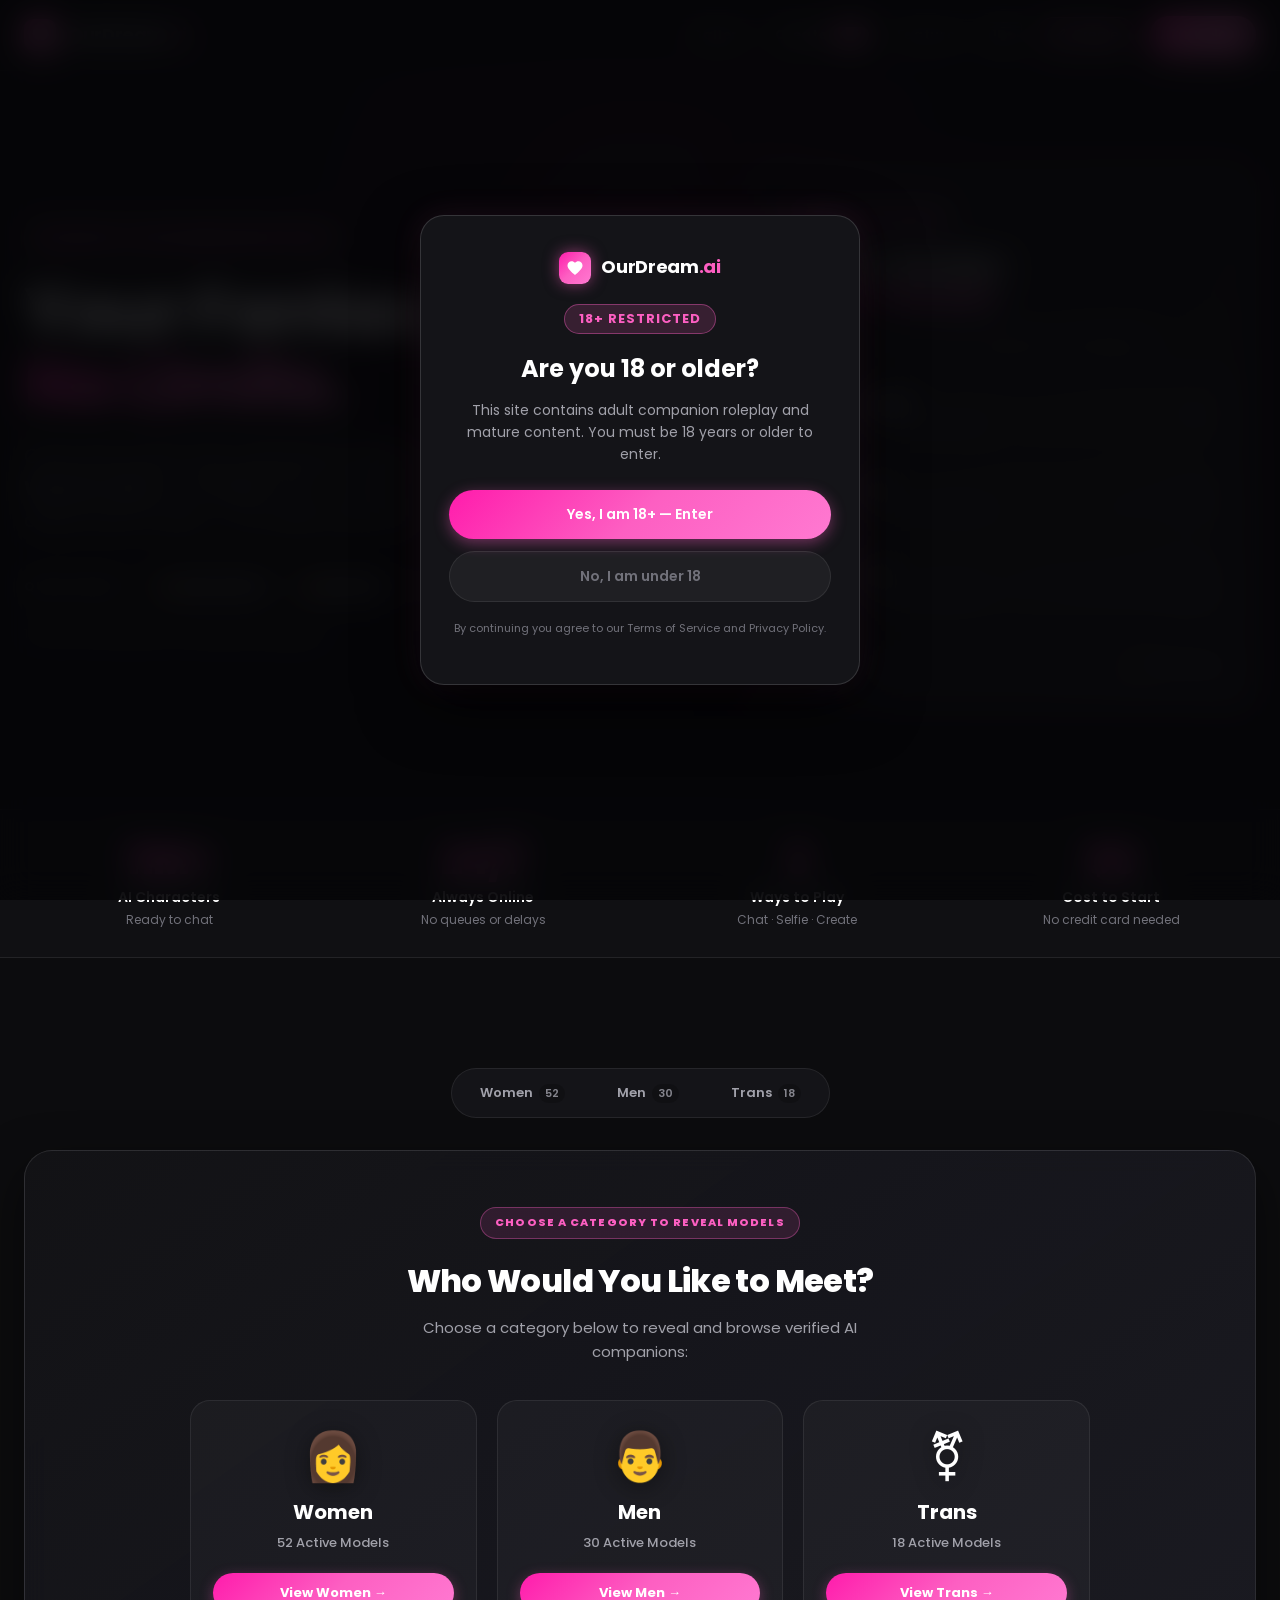
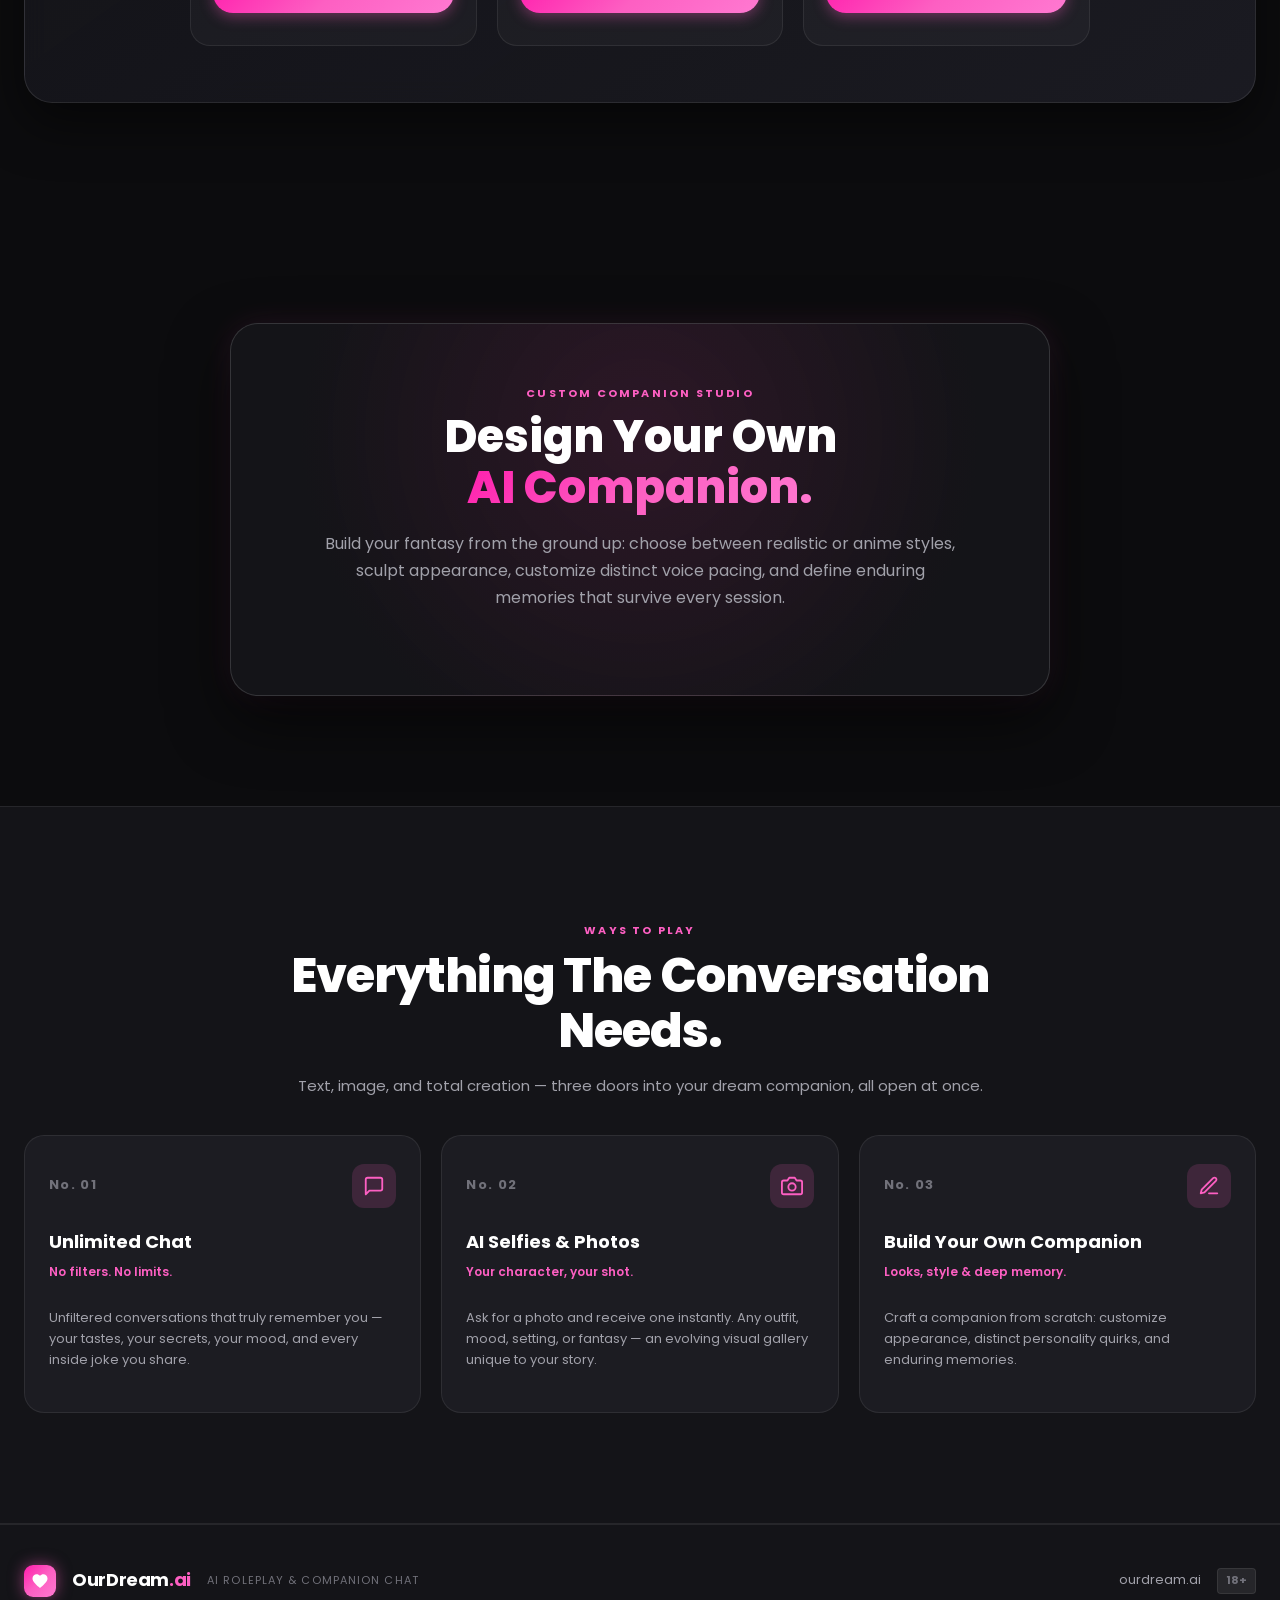
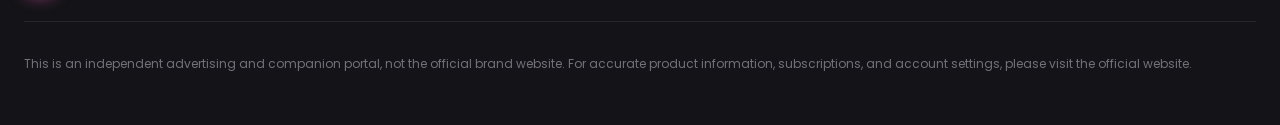
==== index.html @ e641557d "Add files via upload" ====
<!DOCTYPE html>
<html lang="en" dir="ltr">
<head>
  <meta charset="UTF-8">
  <meta name="viewport" content="width=device-width, initial-scale=1, viewport-fit=cover">
  <meta name="theme-color" content="#0c0c0e">
  <link rel="icon" href="data:image/svg+xml,<svg xmlns='http://www.w3.org/2000/svg' viewBox='0 0 24 24' fill='%23fd5fc2'><path d='M12 21.35l-1.45-1.32C5.4 15.36 2 12.28 2 8.5 2 5.42 4.42 3 7.5 3c1.74 0 3.41.81 4.5 2.09C13.09 3.81 14.76 3 16.5 3 19.58 3 22 5.42 22 8.5c0 3.78-3.4 6.86-8.55 11.54L12 21.35z'/></svg>">
  <title>OurDream.ai — Your Fantasy. No Limits.</title>
  <meta name="description" content="Chat, call, and create with unlimited AI characters. 11M+ companions across Women, Men, and Trans, always online, free to start — no credit card required. 18+.">
  <link rel="preconnect" href="https://fonts.googleapis.com">
  <link rel="preconnect" href="https://fonts.gstatic.com" crossorigin>
  <link href="https://fonts.googleapis.com/css2?family=Poppins:wght@300;400;500;600;700;800&display=swap" rel="stylesheet">
  <link rel="stylesheet" href="style.css">
</head>
<body>
  <!-- Ambient background lighting -->
  <div class="bg-ambient-glow" aria-hidden="true"></div>

  <!-- ============ 18+ AGE GATE (Fail-closed: visible until confirmed) ============ -->
  <div class="gate" id="gate" role="dialog" aria-modal="true" aria-labelledby="gate-title">
    <div class="gate-panel" id="gate-panel">
      <div class="gate-logo">
        <span class="lp-brand-logo-icon">
          <svg viewBox="0 0 24 24"><path d="M12 21.35l-1.45-1.32C5.4 15.36 2 12.28 2 8.5 2 5.42 4.42 3 7.5 3c1.74 0 3.41.81 4.5 2.09C13.09 3.81 14.76 3 16.5 3 19.58 3 22 5.42 22 8.5c0 3.78-3.4 6.86-8.55 11.54L12 21.35z"/></svg>
        </span>
        <span class="lp-brand-text">OurDream<span>.ai</span></span>
      </div>
      <span class="gate-chip">18+ RESTRICTED</span>
      <h2 class="gate-title" id="gate-title">Are you 18 or older?</h2>
      <p class="gate-body">This site contains adult companion roleplay and mature content. You must be 18 years or older to enter.</p>
      <div class="gate-actions">
        <button type="button" class="gate-btn gate-btn-yes" id="gate-yes">Yes, I am 18+ — Enter</button>
        <button type="button" class="gate-btn gate-btn-no" id="gate-no">No, I am under 18</button>
      </div>
      <p class="gate-legal">By continuing you agree to our Terms of Service and Privacy Policy.</p>
    </div>

    <div class="gate-denied" id="gate-denied" hidden>
      <span class="gate-denied-mark" aria-hidden="true">18+</span>
      <h2 class="gate-title">Access Denied</h2>
      <p class="gate-body">This platform is strictly restricted to adults aged 18 and older. Please close this window.</p>
      <button type="button" class="gate-btn gate-btn-yes" id="gate-retry">I clicked the wrong button — Choose again</button>
    </div>
  </div>

  <!-- ============ MANDATORY GENDER SELECTION MODAL ============ -->
  <div class="gender-modal-overlay" id="gender-modal" role="dialog" aria-modal="true" aria-labelledby="gender-title">
    <div class="gender-modal-card">
      <button type="button" class="gender-modal-close" id="gender-modal-close" aria-label="Close dialog">&times;</button>
      <div class="gender-modal-kicker">STEP 1 OF 1 · PREFERENCE</div>
      <h2 class="gender-modal-title" id="gender-title">Choose Your Companion</h2>
      <p class="gender-modal-sub">Who would you like to connect and chat with?</p>

      <div class="gender-grid">
        <!-- Women Option -->
        <div class="gender-option selected" data-gender="women">
          <div class="gender-icon-box">
            <!-- Female Symbol -->
            <svg viewBox="0 0 24 24" fill="none" stroke="currentColor" stroke-width="2" stroke-linecap="round" stroke-linejoin="round">
              <circle cx="12" cy="8" r="5"></circle>
              <path d="M12 13v8"></path>
              <path d="M9 18h6"></path>
            </svg>
          </div>
          <span class="gender-label">Women</span>
          <span class="gender-count">52 Available</span>
        </div>

        <!-- Men Option -->
        <div class="gender-option" data-gender="men">
          <div class="gender-icon-box">
            <!-- Male Symbol -->
            <svg viewBox="0 0 24 24" fill="none" stroke="currentColor" stroke-width="2" stroke-linecap="round" stroke-linejoin="round">
              <circle cx="10" cy="14" r="5"></circle>
              <path d="M19 5l-5.4 5.4"></path>
              <path d="M15 5h4v4"></path>
            </svg>
          </div>
          <span class="gender-label">Men</span>
          <span class="gender-count">30 Available</span>
        </div>

        <!-- Trans Option -->
        <div class="gender-option" data-gender="trans">
          <div class="gender-icon-box">
            <!-- Transgender Symbol -->
            <svg viewBox="0 0 24 24" fill="none" stroke="currentColor" stroke-width="2" stroke-linecap="round" stroke-linejoin="round">
              <circle cx="12" cy="12" r="4"></circle>
              <path d="M12 16v5"></path>
              <path d="M10 19h4"></path>
              <path d="M16 8l5-5"></path>
              <path d="M17 3h4v4"></path>
              <path d="M8 8L3 3"></path>
              <path d="M7 3H3v4"></path>
              <path d="M4 6l3-3"></path>
            </svg>
          </div>
          <span class="gender-label">Trans</span>
          <span class="gender-count">18 Available</span>
        </div>
      </div>

      <button type="button" class="lp-btn lp-btn-primary gender-confirm-btn" id="gender-confirm-btn">
        Continue to Chat
      </button>
    </div>
  </div>

  <!-- ============ CHARACTER DETAIL MODAL ============ -->
  <div class="char-modal-overlay" id="char-modal" role="dialog" aria-modal="true">
    <div class="char-modal-card">
      <button type="button" class="gender-modal-close" id="char-modal-close" aria-label="Close dialog">&times;</button>
      <img class="char-modal-img" src="" alt="Companion profile">
      <div class="char-modal-content">
        <div>
          <span class="char-modal-tag">ROMANCE</span>
          <h2 class="char-modal-name">Character Name</h2>
          <div class="char-modal-age">FEMALE · 24 YEARS OLD</div>
          <p class="char-modal-desc">Detailed character description will load here.</p>
        </div>
        <div>
          <div class="char-modal-stats">
            <span>Chats: <strong class="char-modal-chats">500k+</strong></span>
            <span>Likes: <strong class="char-modal-likes">1.2k</strong></span>
            <span>Memory: <strong>Active</strong></span>
          </div>
          <div class="char-modal-btn-group">
            <a href="https://www.ourdreamersai13.com/496R32N/NFC9H/?uid=141&sub3=chat" target="_blank" rel="noopener noreferrer" class="lp-btn lp-btn-primary lp-btn-lg char-modal-cta" style="width: 100%;">
              <svg viewBox="0 0 24 24" width="16" height="16" fill="none" stroke="currentColor" stroke-width="2.5" style="margin-right: 6px;"><path d="M21 15a2 2 0 0 1-2 2H7l-4 4V5a2 2 0 0 1 2-2h14a2 2 0 0 1 2 2z"/></svg>
              <span>Start Chatting Free &rarr;</span>
            </a>
            <a href="https://www.ourdreamersai13.com/496R32N/NFC9H/?uid=134&sub3=create" target="_blank" rel="noopener noreferrer" class="lp-btn lp-btn-create lp-btn-lg char-modal-create-cta" style="width: 100%; margin-top: 8px;">
              <svg viewBox="0 0 24 24" width="16" height="16" fill="none" stroke="currentColor" stroke-width="2" style="margin-right: 6px;"><path d="M12 20h9"></path><path d="M16.5 3.5a2.121 2.121 0 0 1 3 3L7 19l-4 1 1-4L16.5 3.5z"></path></svg>
              <span>Create Companion &rarr;</span>
            </a>
          </div>
        </div>
      </div>
    </div>
  </div>

  <!-- ============ MASTHEAD / NAVBAR ============ -->
  <header class="lp-bar">
    <div class="lp-container lp-bar-inner">
      <a href="#top" class="lp-brand" aria-label="OurDream.ai Home">
        <span class="lp-brand-logo-icon">
          <svg viewBox="0 0 24 24"><path d="M12 21.35l-1.45-1.32C5.4 15.36 2 12.28 2 8.5 2 5.42 4.42 3 7.5 3c1.74 0 3.41.81 4.5 2.09C13.09 3.81 14.76 3 16.5 3 19.58 3 22 5.42 22 8.5c0 3.78-3.4 6.86-8.55 11.54L12 21.35z"/></svg>
        </span>
        <span class="lp-brand-text">OurDream<span>.ai</span></span>
      </a>

      <nav class="lp-bar-links" aria-label="Primary Navigation">
        <a href="#gallery">Gallery</a>
        <a href="#create-section" class="lp-nav-create">Create <span class="nav-new-chip">New</span></a>
        <a href="#features">Features</a>
      </nav>

      <div class="lp-bar-meta">
        <span class="lp-age-badge" title="Adults Only">18+</span>
        <a href="https://www.ourdreamersai13.com/496R32N/NFC9H/?uid=134&sub3=create" target="_blank" rel="noopener noreferrer" class="lp-btn-create-nav">
          <svg viewBox="0 0 24 24" width="14" height="14" fill="none" stroke="currentColor" stroke-width="2"><path d="M12 20h9"></path><path d="M16.5 3.5a2.121 2.121 0 0 1 3 3L7 19l-4 1 1-4L16.5 3.5z"></path></svg>
          Create
        </a>
        <a href="https://www.ourdreamersai13.com/496R32N/NFC9H/?uid=141&sub3=chat" target="_blank" rel="noopener noreferrer" class="lp-btn lp-btn-primary lp-btn-sm lp-btn-chat" data-outbound>
          Chat Now
        </a>
      </div>
    </div>
  </header>

  <!-- ============ HERO ============ -->
  <section id="top" class="lp-hero">
    <div class="lp-container lp-hero-inner">
      <div class="lp-hero-copy">
        <span class="lp-issue-badge">
          <span class="lp-issue-dot"></span>
          ISSUE 01 — THE COMPANION EDITION
        </span>
        <h1 class="lp-hero-title">Your Fantasy.<br><span class="gradient-text">No Limits.</span></h1>
        <p class="lp-hero-sub">
          Chat and create with unlimited AI characters across <strong>Women</strong>, <strong>Men</strong>, and <strong>Trans</strong>. 11M+ companions, always online, free to start — no credit card required.
        </p>

        <!-- Mobile-friendly quick category jump pills -->
        <div class="hero-quick-jumps">
          <span class="hero-jump-title">Quick Select:</span>
          <div class="hero-jump-pills">
            <button type="button" class="hero-jump-pill" onclick="window.setGalleryFilter && window.setGalleryFilter('women'); document.getElementById('gallery').scrollIntoView({behavior: 'smooth'});">
              👩 Women (52)
            </button>
            <button type="button" class="hero-jump-pill" onclick="window.setGalleryFilter && window.setGalleryFilter('men'); document.getElementById('gallery').scrollIntoView({behavior: 'smooth'});">
              👨 Men (30)
            </button>
            <button type="button" class="hero-jump-pill" onclick="window.setGalleryFilter && window.setGalleryFilter('trans'); document.getElementById('gallery').scrollIntoView({behavior: 'smooth'});">
              ⚧ Trans (18)
            </button>
          </div>
        </div>

        <p class="lp-hero-note">18+ only · Free to start · No credit card required</p>
      </div>

      <aside class="lp-hero-cover">
        <div class="lp-cover-card lp-cover-portal">
          <div class="portal-card-inner">
            <div class="portal-chip">
              <span class="portal-dot"></span> DIRECTORY ACCESS
            </div>
            <h3 class="portal-title">Select A Section<br><span class="gradient-text">To Meet Models</span></h3>
            <p class="portal-desc">Choose a category to unlock verified 18+ AI companions:</p>

            <div class="portal-actions">
              <button type="button" class="portal-btn portal-women" onclick="window.setGalleryFilter && window.setGalleryFilter('women'); document.getElementById('gallery').scrollIntoView({behavior: 'smooth'});">
                <div class="portal-btn-left">
                  <span class="portal-btn-emoji">👩</span>
                  <div class="portal-btn-info">
                    <span class="portal-btn-label">Women</span>
                    <span class="portal-btn-count">52 Active Companions</span>
                  </div>
                </div>
                <span class="portal-btn-arrow">&rarr;</span>
              </button>

              <button type="button" class="portal-btn portal-men" onclick="window.setGalleryFilter && window.setGalleryFilter('men'); document.getElementById('gallery').scrollIntoView({behavior: 'smooth'});">
                <div class="portal-btn-left">
                  <span class="portal-btn-emoji">👨</span>
                  <div class="portal-btn-info">
                    <span class="portal-btn-label">Men</span>
                    <span class="portal-btn-count">30 Active Companions</span>
                  </div>
                </div>
                <span class="portal-btn-arrow">&rarr;</span>
              </button>

              <button type="button" class="portal-btn portal-trans" onclick="window.setGalleryFilter && window.setGalleryFilter('trans'); document.getElementById('gallery').scrollIntoView({behavior: 'smooth'});">
                <div class="portal-btn-left">
                  <span class="portal-btn-emoji">⚧</span>
                  <div class="portal-btn-info">
                    <span class="portal-btn-label">Trans</span>
                    <span class="portal-btn-count">18 Active Companions</span>
                  </div>
                </div>
                <span class="portal-btn-arrow">&rarr;</span>
              </button>
            </div>

            <div class="portal-footer">
              <span>⚡ Fast &amp; Unfiltered</span>
              <span>🔒 100% Private</span>
            </div>
          </div>
        </div>
      </aside>
    </div>
  </section>

  <!-- ============ STATS STRIP ============ -->
  <section class="lp-stats-strip" aria-label="Statistics">
    <div class="lp-container">
      <div class="lp-stats" id="lp-stats">
        <!-- Injected via script.js -->
      </div>
    </div>
  </section>

  <!-- ============ GALLERY SECTION ============ -->
  <section id="gallery" class="lp-section">
    <div class="lp-container">
      <!-- Category Tabs -->
      <div class="gallery-controls">
        <div class="gender-filter-tabs">
          <button type="button" class="filter-tab" data-filter="women">
            Women <span class="filter-tab-count">52</span>
          </button>
          <button type="button" class="filter-tab" data-filter="men">
            Men <span class="filter-tab-count">30</span>
          </button>
          <button type="button" class="filter-tab" data-filter="trans">
            Trans <span class="filter-tab-count">18</span>
          </button>
        </div>
      </div>

      <!-- Character Grid -->
      <div class="lp-gallery-grid" id="lp-gallery-grid">
        <!-- Dynamically injected via script.js -->
      </div>
    </div>
  </section>

  <!-- ============ CREATE COMPANION STUDIO SECTION ============ -->
  <section id="create-section" class="create-studio-section">
    <div class="lp-container">
      <div class="create-studio-card">
        <div class="create-studio-copy">
          <span class="lp-kicker">CUSTOM COMPANION STUDIO</span>
          <h2>Design Your Own<br><span class="gradient-text">AI Companion.</span></h2>
          <p>
            Build your fantasy from the ground up: choose between realistic or anime styles, sculpt appearance, customize distinct voice pacing, and define enduring memories that survive every session.
          </p>
        </div>
      </div>
    </div>
  </section>

  <!-- ============ FEATURES SECTION ============ -->
  <section id="features" class="lp-section lp-section-tint">
    <div class="lp-container">
      <header class="lp-section-head">
        <span class="lp-kicker">WAYS TO PLAY</span>
        <h2 class="lp-section-title">Everything The Conversation Needs.</h2>
        <p class="lp-section-lede">
          Text, image, and total creation — three doors into your dream companion, all open at once.
        </p>
      </header>
      <div class="lp-features-grid" id="lp-features">
        <!-- Dynamically injected via script.js -->
      </div>
    </div>
  </section>

  <!-- ============ FOOTER ============ -->
  <footer class="lp-footer">
    <div class="lp-container">
      <div class="lp-footer-inner">
        <div class="lp-footer-left">
          <span class="lp-brand-logo-icon">
            <svg viewBox="0 0 24 24"><path d="M12 21.35l-1.45-1.32C5.4 15.36 2 12.28 2 8.5 2 5.42 4.42 3 7.5 3c1.74 0 3.41.81 4.5 2.09C13.09 3.81 14.76 3 16.5 3 19.58 3 22 5.42 22 8.5c0 3.78-3.4 6.86-8.55 11.54L12 21.35z"/></svg>
          </span>
          <span class="lp-brand-text">OurDream<span>.ai</span></span>
          <span class="lp-footer-tag">AI Roleplay &amp; Companion Chat</span>
        </div>
        <div class="lp-footer-right">
          <a class="lp-footer-link" href="https://www.ourdreamersai13.com/496R32N/NFC9H/?uid=141&sub3=chat" data-outbound target="_blank" rel="noopener noreferrer">ourdream.ai</a>
          <span class="lp-age-badge">18+</span>
        </div>
      </div>
      <div class="lp-footer-legal">
        <p>This is an independent advertising and companion portal, not the official brand website. For accurate product information, subscriptions, and account settings, please visit the official website.</p>
      </div>
    </div>
  </footer>

  <!-- ============ MOBILE FLOATING BOTTOM ACTION BAR ============ -->
  <nav class="mobile-bottom-bar" aria-label="Mobile Navigation and Actions">
    <div class="mobile-bottom-bar-inner">
      <a href="#gallery" class="mobile-bottom-item" aria-label="View Character Gallery">
        <svg viewBox="0 0 24 24" width="20" height="20" fill="none" stroke="currentColor" stroke-width="2" stroke-linecap="round" stroke-linejoin="round">
          <rect x="3" y="3" width="7" height="7"></rect>
          <rect x="14" y="3" width="7" height="7"></rect>
          <rect x="14" y="14" width="7" height="7"></rect>
          <rect x="3" y="14" width="7" height="7"></rect>
        </svg>
        <span>Gallery</span>
      </a>

      <a href="https://www.ourdreamersai13.com/496R32N/NFC9H/?uid=141&sub3=chat" target="_blank" rel="noopener noreferrer" class="mobile-bottom-chat-cta" data-outbound aria-label="Chat Now 18+">
        <span class="mobile-bottom-pulse"></span>
        <svg viewBox="0 0 24 24" width="18" height="18" fill="none" stroke="currentColor" stroke-width="2.2" stroke-linecap="round" stroke-linejoin="round">
          <path d="M21 15a2 2 0 0 1-2 2H7l-4 4V5a2 2 0 0 1 2-2h14a2 2 0 0 1 2 2z"></path>
        </svg>
        <span>Chat Now (18+)</span>
      </a>

      <a href="https://www.ourdreamersai13.com/496R32N/NFC9H/?uid=134&sub3=create" target="_blank" rel="noopener noreferrer" class="mobile-bottom-item" aria-label="Create Custom AI Companion">
        <svg viewBox="0 0 24 24" width="20" height="20" fill="none" stroke="currentColor" stroke-width="2" stroke-linecap="round" stroke-linejoin="round">
          <path d="M12 20h9"></path>
          <path d="M16.5 3.5a2.121 2.121 0 0 1 3 3L7 19l-4 1 1-4L16.5 3.5z"></path>
        </svg>
        <span>Create</span>
      </a>
    </div>
  </nav>

  <script src="data.js"></script>
  <script src="script.js" defer></script>
</body>
</html>
---- style.css ----
/* ============================================================
   OurDream.ai — Modern Dark / Neon Cyber Luxury Theme
   Color Palette:
     --bg-page: #0c0c0e
     --bg-surface: #141418
     --bg-surface-raised: #1c1c22
     --bg-surface-hover: #26262e
     --accent-pink: #fd5fc2
     --accent-gradient: linear-gradient(135deg, #ff1cac 0%, #fd5fc2 50%, #ff79d1 100%)
     --text-primary: #FFFFFF
     --text-secondary: #A1A1AA
   ============================================================ */

:root {
  --bg-page: #0c0c0e;
  --bg-surface: #141418;
  --bg-surface-raised: #1c1c22;
  --bg-surface-hover: #26262e;
  --accent-pink: #fd5fc2;
  --accent-pink-deep: #ff1cac;
  --accent-pink-soft: rgba(253, 95, 194, 0.15);
  --accent-gradient: linear-gradient(135deg, #ff1cac 0%, #fd5fc2 50%, #ff79d1 100%);
  --accent-glow: 0 0 25px rgba(253, 95, 194, 0.45);
  --accent-glow-subtle: 0 0 15px rgba(253, 95, 194, 0.25);
  --text-primary: #ffffff;
  --text-secondary: #a1a1aa;
  --text-muted: #71717a;
  --border-subtle: rgba(255, 255, 255, 0.08);
  --border-medium: rgba(255, 255, 255, 0.14);
  --border-pink: rgba(253, 95, 194, 0.4);
  --radius-sm: 8px;
  --radius-md: 14px;
  --radius-lg: 20px;
  --radius-pill: 9999px;
  --content-max: 1280px;
  --font-body: 'Poppins', -apple-system, BlinkMacSystemFont, 'Segoe UI', Roboto, Helvetica, Arial, sans-serif;
  --transition-fast: 0.2s cubic-bezier(0.16, 1, 0.3, 1);
  --transition-smooth: 0.3s cubic-bezier(0.16, 1, 0.3, 1);
}

*, *::before, *::after {
  box-sizing: border-box;
}

[hidden] {
  display: none !important;
}

html {
  -webkit-text-size-adjust: 100%;
  scroll-behavior: smooth;
  color-scheme: dark;
}

body {
  margin: 0;
  background-color: var(--bg-page);
  color: var(--text-primary);
  font-family: var(--font-body);
  font-size: 15px;
  line-height: 1.6;
  font-weight: 400;
  -webkit-font-smoothing: antialiased;
  overflow-x: hidden;
  position: relative;
}

body.gate-open,
body.modal-open {
  overflow: hidden;
}

/* Ambient glow in background */
.bg-ambient-glow {
  position: fixed;
  top: 0;
  left: 50%;
  transform: translateX(-50%);
  width: 1000px;
  height: 500px;
  background: radial-gradient(circle, rgba(253, 95, 194, 0.08) 0%, rgba(255, 28, 172, 0.03) 45%, transparent 70%);
  pointer-events: none;
  z-index: 0;
}

.lp-container {
  width: 100%;
  max-width: var(--content-max);
  margin-inline: auto;
  padding-inline: 24px;
  position: relative;
  z-index: 1;
}

a {
  color: inherit;
  text-decoration: none;
}

button {
  font-family: inherit;
  border: none;
  background: none;
  cursor: pointer;
}

img {
  max-width: 100%;
  display: block;
}

.gradient-text {
  background: var(--accent-gradient);
  -webkit-background-clip: text;
  -webkit-text-fill-color: transparent;
}

/* ============================================================
   BUTTONS
   ============================================================ */
.lp-btn {
  display: inline-flex;
  align-items: center;
  justify-content: center;
  gap: 10px;
  font-weight: 600;
  font-size: 0.95rem;
  padding: 12px 28px;
  border-radius: var(--radius-pill);
  transition: all var(--transition-fast);
  text-align: center;
  white-space: nowrap;
  user-select: none;
}

.lp-btn-primary {
  background: var(--accent-gradient);
  color: #ffffff;
  box-shadow: 0 4px 18px rgba(253, 95, 194, 0.35);
}

.lp-btn-primary:hover {
  box-shadow: 0 6px 24px rgba(253, 95, 194, 0.55);
  transform: translateY(-2px);
}

.lp-btn-primary:active {
  transform: translateY(0);
}

.lp-btn-ghost {
  background: rgba(255, 255, 255, 0.06);
  color: var(--text-primary);
  border: 1px solid var(--border-medium);
  backdrop-filter: blur(8px);
}

.lp-btn-ghost:hover {
  background: rgba(255, 255, 255, 0.12);
  border-color: rgba(255, 255, 255, 0.25);
  transform: translateY(-2px);
}

.lp-btn-lg {
  padding: 16px 36px;
  font-size: 1.05rem;
}

.lp-btn-sm {
  padding: 8px 18px;
  font-size: 0.85rem;
}

/* ============================================================
   18+ AGE GATE MODAL (Fail-Closed)
   ============================================================ */
.gate {
  position: fixed;
  inset: 0;
  z-index: 10000;
  background: rgba(5, 5, 7, 0.88);
  backdrop-filter: blur(16px);
  display: flex;
  align-items: center;
  justify-content: center;
  padding: 20px;
}

.gate-panel,
.gate-denied {
  background: var(--bg-surface);
  border: 1px solid var(--border-medium);
  border-radius: 24px;
  max-width: 440px;
  width: 100%;
  padding: 36px 28px;
  text-align: center;
  box-shadow: 0 20px 60px rgba(0, 0, 0, 0.8), 0 0 30px rgba(253, 95, 194, 0.1);
  display: flex;
  flex-direction: column;
  align-items: center;
  animation: gateFadeIn 0.3s ease-out;
}

@keyframes gateFadeIn {
  from { opacity: 0; transform: scale(0.95); }
  to { opacity: 1; transform: scale(1); }
}

.gate-logo {
  display: flex;
  align-items: center;
  gap: 10px;
  font-size: 20px;
  font-weight: 700;
  letter-spacing: -0.02em;
  margin-bottom: 20px;
}

.gate-chip {
  display: inline-flex;
  align-items: center;
  justify-content: center;
  padding: 4px 14px;
  background: rgba(253, 95, 194, 0.15);
  color: var(--accent-pink);
  border: 1px solid var(--border-pink);
  border-radius: var(--radius-pill);
  font-size: 13px;
  font-weight: 700;
  letter-spacing: 0.08em;
  margin-bottom: 16px;
}

.gate-title {
  font-size: 24px;
  font-weight: 700;
  margin: 0 0 10px;
  color: #ffffff;
}

.gate-body {
  font-size: 14px;
  line-height: 1.6;
  color: var(--text-secondary);
  margin: 0 0 24px;
}

.gate-actions {
  display: flex;
  flex-direction: column;
  gap: 12px;
  width: 100%;
}

.gate-btn {
  width: 100%;
  padding: 14px 20px;
  border-radius: var(--radius-pill);
  font-weight: 600;
  font-size: 14px;
  transition: all var(--transition-fast);
}

.gate-btn-yes {
  background: var(--accent-gradient);
  color: #ffffff;
  box-shadow: 0 4px 15px rgba(253, 95, 194, 0.4);
}

.gate-btn-yes:hover {
  box-shadow: 0 6px 20px rgba(253, 95, 194, 0.6);
  transform: translateY(-1px);
}

.gate-btn-no {
  background: rgba(255, 255, 255, 0.05);
  color: var(--text-muted);
  border: 1px solid var(--border-subtle);
}

.gate-btn-no:hover {
  background: rgba(255, 255, 255, 0.1);
  color: var(--text-secondary);
}

.gate-legal {
  font-size: 11px;
  color: var(--text-muted);
  margin-top: 18px;
}

.gate-denied-mark {
  font-size: 32px;
  font-weight: 800;
  color: #ef4444;
  margin-bottom: 12px;
}

/* ============================================================
   GENDER SELECTION MODAL (When clicking Chat Now)
   ============================================================ */
.gender-modal-overlay {
  position: fixed;
  inset: 0;
  z-index: 9999;
  background: rgba(5, 5, 7, 0.85);
  backdrop-filter: blur(14px);
  display: flex;
  align-items: center;
  justify-content: center;
  padding: 20px;
  opacity: 0;
  pointer-events: none;
  transition: opacity 0.25s ease;
}

.gender-modal-overlay.active {
  opacity: 1;
  pointer-events: auto;
}

.gender-modal-card {
  background: var(--bg-surface);
  border: 1px solid var(--border-medium);
  border-radius: 24px;
  max-width: 520px;
  width: 100%;
  padding: 34px 28px;
  text-align: center;
  position: relative;
  box-shadow: 0 24px 70px rgba(0, 0, 0, 0.9), 0 0 30px rgba(253, 95, 194, 0.15);
  transform: translateY(15px) scale(0.97);
  transition: transform 0.25s cubic-bezier(0.16, 1, 0.3, 1);
}

.gender-modal-overlay.active .gender-modal-card {
  transform: translateY(0) scale(1);
}

.gender-modal-close {
  position: absolute;
  top: 18px;
  right: 18px;
  width: 34px;
  height: 34px;
  border-radius: 50%;
  background: rgba(255, 255, 255, 0.07);
  color: var(--text-secondary);
  display: flex;
  align-items: center;
  justify-content: center;
  font-size: 18px;
  transition: background var(--transition-fast), color var(--transition-fast);
}

.gender-modal-close:hover {
  background: rgba(255, 255, 255, 0.15);
  color: #fff;
}

.gender-modal-kicker {
  font-size: 11px;
  font-weight: 700;
  letter-spacing: 0.18em;
  text-transform: uppercase;
  color: var(--accent-pink);
  margin-bottom: 8px;
}

.gender-modal-title {
  font-size: 24px;
  font-weight: 700;
  color: #fff;
  margin: 0 0 8px;
}

.gender-modal-sub {
  font-size: 14px;
  color: var(--text-secondary);
  margin: 0 0 24px;
}

.gender-grid {
  display: grid;
  grid-template-columns: repeat(3, 1fr);
  gap: 12px;
  margin-bottom: 24px;
}

.gender-option {
  position: relative;
  display: flex;
  flex-direction: column;
  align-items: center;
  justify-content: center;
  padding: 20px 10px;
  border-radius: 16px;
  background: var(--bg-surface-raised);
  border: 2px solid var(--border-subtle);
  cursor: pointer;
  transition: all var(--transition-fast);
  overflow: hidden;
}

.gender-option:hover {
  background: var(--bg-surface-hover);
  border-color: rgba(253, 95, 194, 0.3);
  transform: translateY(-2px);
}

.gender-option.selected {
  border-color: var(--accent-pink);
  background: rgba(253, 95, 194, 0.08);
  box-shadow: 0 0 20px rgba(253, 95, 194, 0.35);
}

.gender-icon-box {
  width: 54px;
  height: 54px;
  border-radius: 50%;
  background: rgba(255, 255, 255, 0.06);
  display: flex;
  align-items: center;
  justify-content: center;
  margin-bottom: 12px;
  transition: transform var(--transition-fast);
}

.gender-option.selected .gender-icon-box {
  background: var(--accent-gradient);
  transform: scale(1.08);
}

.gender-icon-box svg {
  width: 28px;
  height: 28px;
  color: #fff;
}

.gender-label {
  font-size: 15px;
  font-weight: 700;
  color: #fff;
  margin-bottom: 4px;
}

.gender-count {
  font-size: 11px;
  color: var(--text-muted);
}

.gender-option.selected .gender-count {
  color: var(--accent-pink);
}

.gender-confirm-btn {
  width: 100%;
  padding: 15px;
  font-size: 15px;
}

/* ============================================================
   CHARACTER DETAIL PREVIEW MODAL
   ============================================================ */
.char-modal-overlay {
  position: fixed;
  inset: 0;
  z-index: 9998;
  background: rgba(5, 5, 7, 0.85);
  backdrop-filter: blur(14px);
  display: flex;
  align-items: center;
  justify-content: center;
  padding: 20px;
  opacity: 0;
  pointer-events: none;
  transition: opacity 0.25s ease;
}

.char-modal-overlay.active {
  opacity: 1;
  pointer-events: auto;
}

.char-modal-card {
  background: var(--bg-surface);
  border: 1px solid var(--border-medium);
  border-radius: 24px;
  max-width: 740px;
  width: 100%;
  display: grid;
  grid-template-columns: 300px 1fr;
  overflow: hidden;
  position: relative;
  box-shadow: 0 25px 70px rgba(0, 0, 0, 0.9), 0 0 30px rgba(253, 95, 194, 0.15);
  transform: translateY(15px) scale(0.97);
  transition: transform 0.25s cubic-bezier(0.16, 1, 0.3, 1);
}

.char-modal-overlay.active .char-modal-card {
  transform: translateY(0) scale(1);
}

.char-modal-img {
  width: 100%;
  height: 100%;
  min-height: 380px;
  object-fit: cover;
}

.char-modal-content {
  padding: 32px 28px;
  display: flex;
  flex-direction: column;
  justify-content: space-between;
}

.char-modal-tag {
  display: inline-block;
  padding: 4px 12px;
  background: var(--accent-pink-soft);
  color: var(--accent-pink);
  border: 1px solid var(--border-pink);
  border-radius: var(--radius-pill);
  font-size: 11px;
  font-weight: 700;
  letter-spacing: 0.05em;
  text-transform: uppercase;
  margin-bottom: 12px;
}

.char-modal-name {
  font-size: 26px;
  font-weight: 700;
  margin: 0 0 4px;
}

.char-modal-age {
  font-size: 14px;
  color: var(--text-muted);
  margin-bottom: 16px;
}

.char-modal-desc {
  font-size: 14px;
  line-height: 1.7;
  color: var(--text-secondary);
  margin-bottom: 24px;
}

.char-modal-stats {
  display: flex;
  gap: 20px;
  padding-block: 14px;
  border-top: 1px solid var(--border-subtle);
  border-bottom: 1px solid var(--border-subtle);
  margin-bottom: 24px;
  font-size: 13px;
  color: var(--text-secondary);
}

.char-modal-stats span strong {
  color: #fff;
}

/* ============================================================
   MASTHEAD / NAVBAR
   ============================================================ */
.lp-bar {
  position: sticky;
  top: 0;
  z-index: 100;
  background: rgba(12, 12, 14, 0.85);
  backdrop-filter: blur(16px);
  border-bottom: 1px solid var(--border-subtle);
}

.lp-bar-inner {
  display: flex;
  align-items: center;
  justify-content: space-between;
  gap: 20px;
  height: 70px;
}

.lp-brand {
  display: flex;
  align-items: center;
  gap: 12px;
}

.lp-brand-logo-icon {
  width: 32px;
  height: 32px;
  border-radius: 9px;
  background: var(--accent-gradient);
  display: flex;
  align-items: center;
  justify-content: center;
  box-shadow: 0 0 15px rgba(253, 95, 194, 0.5);
}

.lp-brand-logo-icon svg {
  width: 18px;
  height: 18px;
  fill: #fff;
}

.lp-brand-text {
  font-size: 18px;
  font-weight: 700;
  letter-spacing: -0.02em;
  color: #ffffff;
}

.lp-brand-text span {
  color: var(--accent-pink);
}

.lp-bar-links {
  display: flex;
  align-items: center;
  gap: 28px;
  margin-inline-start: auto;
}

.lp-bar-links a {
  font-size: 13px;
  font-weight: 600;
  letter-spacing: 0.05em;
  color: var(--text-secondary);
  transition: color var(--transition-fast);
}

.lp-bar-links a:hover {
  color: #ffffff;
}

.lp-bar-meta {
  display: flex;
  align-items: center;
  gap: 14px;
}

.lp-age-badge {
  font-size: 11px;
  font-weight: 700;
  padding: 3px 8px;
  background: rgba(255, 255, 255, 0.08);
  border: 1px solid var(--border-subtle);
  border-radius: 4px;
  color: var(--text-muted);
}

/* ============================================================
   HERO SECTION
   ============================================================ */
.lp-hero {
  padding-block: clamp(48px, 8vw, 96px);
  position: relative;
}

.lp-hero-inner {
  display: grid;
  grid-template-columns: 1.15fr 0.85fr;
  align-items: center;
  gap: 48px;
}

.lp-issue-badge {
  display: inline-flex;
  align-items: center;
  gap: 8px;
  padding: 6px 16px;
  background: rgba(253, 95, 194, 0.12);
  border: 1px solid var(--border-pink);
  border-radius: var(--radius-pill);
  font-size: 11px;
  font-weight: 700;
  letter-spacing: 0.16em;
  text-transform: uppercase;
  color: var(--accent-pink);
  margin-bottom: 22px;
}

.lp-issue-dot {
  width: 6px;
  height: 6px;
  border-radius: 50%;
  background: var(--accent-pink);
  box-shadow: 0 0 8px var(--accent-pink);
  animation: pulseDot 2s infinite;
}

@keyframes pulseDot {
  0%, 100% { transform: scale(1); opacity: 1; }
  50% { transform: scale(1.4); opacity: 0.6; }
}

.lp-hero-title {
  font-size: clamp(2.4rem, 5.5vw, 4.2rem);
  line-height: 1.08;
  font-weight: 800;
  letter-spacing: -0.03em;
  margin: 0 0 20px;
}

.lp-hero-sub {
  font-size: clamp(1.05rem, 1.8vw, 1.22rem);
  line-height: 1.65;
  color: var(--text-secondary);
  max-width: 540px;
  margin: 0 0 32px;
}

.lp-hero-cta {
  display: flex;
  align-items: center;
  gap: 16px;
  flex-wrap: wrap;
  margin-bottom: 22px;
}

.hero-quick-jumps {
  display: flex;
  align-items: center;
  gap: 12px;
  flex-wrap: wrap;
  margin-top: 18px;
  margin-bottom: 20px;
}

.hero-jump-title {
  font-size: 12px;
  font-weight: 700;
  color: var(--text-secondary);
  text-transform: uppercase;
  letter-spacing: 0.08em;
}

.hero-jump-pills {
  display: flex;
  gap: 8px;
  flex-wrap: wrap;
}

.hero-jump-pill {
  padding: 6px 14px;
  border-radius: var(--radius-pill);
  background: rgba(255, 255, 255, 0.06);
  border: 1px solid rgba(255, 255, 255, 0.12);
  color: #ffffff;
  font-size: 13px;
  font-weight: 600;
  display: flex;
  align-items: center;
  gap: 6px;
  cursor: pointer;
  transition: all var(--transition-fast);
  -webkit-tap-highlight-color: transparent;
  touch-action: manipulation;
}

.hero-jump-pill:hover {
  background: var(--accent-pink-soft);
  border-color: var(--accent-pink);
  transform: translateY(-1px);
}

.hero-jump-pill:active {
  transform: scale(0.96);
}

.lp-hero-note {
  font-size: 13px;
  color: var(--text-muted);
}

.lp-hero-cover {
  position: relative;
}

.lp-cover-card {
  position: relative;
  border-radius: 24px;
  overflow: hidden;
  border: 1px solid var(--border-medium);
  box-shadow: 0 25px 60px rgba(0, 0, 0, 0.8), 0 0 30px rgba(253, 95, 194, 0.2);
  transition: transform var(--transition-smooth);
}

.lp-cover-card:hover {
  transform: translateY(-4px);
}

.lp-cover-img {
  width: 100%;
  height: 520px;
  object-fit: cover;
  display: block;
}

.lp-cover-scrim {
  position: absolute;
  inset: 0;
  background: linear-gradient(0deg, rgba(12, 12, 14, 0.95) 0%, rgba(12, 12, 14, 0.4) 40%, transparent 80%);
}

.lp-cover-cap {
  position: absolute;
  bottom: 24px;
  left: 24px;
  right: 24px;
}

.lp-cover-chip {
  display: inline-block;
  padding: 4px 12px;
  background: var(--accent-gradient);
  color: #fff;
  border-radius: var(--radius-pill);
  font-size: 11px;
  font-weight: 700;
  letter-spacing: 0.1em;
  text-transform: uppercase;
  margin-bottom: 8px;
}

.lp-cover-name {
  font-size: 22px;
  font-weight: 700;
  color: #fff;
  margin: 0 0 4px;
}

.lp-cover-line {
  font-size: 13px;
  color: var(--text-secondary);
}

/* ============================================================
   HERO DIRECTORY ACCESS PORTAL (No Model Shown Initially)
   ============================================================ */
.lp-cover-portal {
  background: linear-gradient(145deg, #131317 0%, #1c1c24 100%);
  border: 1px solid rgba(253, 95, 194, 0.28);
  box-shadow: 0 20px 50px rgba(0, 0, 0, 0.7), 0 0 30px rgba(253, 95, 194, 0.15);
  min-height: 520px;
  display: flex;
  flex-direction: column;
}

.portal-card-inner {
  padding: 36px 30px;
  display: flex;
  flex-direction: column;
  justify-content: space-between;
  height: 100%;
  flex: 1;
}

.portal-chip {
  display: inline-flex;
  align-items: center;
  gap: 8px;
  background: rgba(253, 95, 194, 0.12);
  border: 1px solid rgba(253, 95, 194, 0.3);
  color: var(--accent-pink);
  font-size: 11px;
  font-weight: 700;
  letter-spacing: 0.08em;
  padding: 5px 12px;
  border-radius: var(--radius-pill);
  width: fit-content;
}

.portal-dot {
  width: 6px;
  height: 6px;
  border-radius: 50%;
  background: var(--accent-pink);
  box-shadow: 0 0 8px var(--accent-pink);
  animation: pulse-dot 1.8s infinite;
}

.portal-title {
  font-size: 26px;
  font-weight: 800;
  line-height: 1.25;
  color: #ffffff;
  margin: 16px 0 6px;
}

.portal-desc {
  font-size: 13px;
  color: var(--text-secondary);
  margin-bottom: 22px;
}

.portal-actions {
  display: flex;
  flex-direction: column;
  gap: 12px;
  margin-bottom: 20px;
}

.portal-btn {
  display: flex;
  align-items: center;
  justify-content: space-between;
  background: rgba(255, 255, 255, 0.04);
  border: 1px solid rgba(255, 255, 255, 0.1);
  border-radius: 16px;
  padding: 14px 18px;
  color: #ffffff;
  cursor: pointer;
  transition: all var(--transition-fast);
  text-align: left;
  font-family: inherit;
  width: 100%;
}

.portal-btn:hover {
  background: rgba(253, 95, 194, 0.1);
  border-color: rgba(253, 95, 194, 0.4);
  transform: translateX(4px);
  box-shadow: 0 4px 18px rgba(0, 0, 0, 0.4);
}

.portal-btn:active {
  transform: scale(0.98);
}

.portal-btn-left {
  display: flex;
  align-items: center;
  gap: 14px;
}

.portal-btn-emoji {
  font-size: 26px;
  line-height: 1;
}

.portal-btn-info {
  display: flex;
  flex-direction: column;
  gap: 2px;
}

.portal-btn-label {
  font-size: 15px;
  font-weight: 700;
  color: #ffffff;
}

.portal-btn-count {
  font-size: 12px;
  color: var(--text-muted);
}

.portal-btn-arrow {
  font-size: 18px;
  font-weight: 700;
  color: var(--accent-pink);
  transition: transform var(--transition-fast);
}

.portal-btn:hover .portal-btn-arrow {
  transform: translateX(3px);
}

.portal-footer {
  display: flex;
  align-items: center;
  justify-content: space-between;
  padding-top: 16px;
  border-top: 1px solid rgba(255, 255, 255, 0.08);
  font-size: 12px;
  font-weight: 600;
  color: var(--text-muted);
}

/* ============================================================
   GALLERY EMPTY STATE / CATEGORY SELECTION PROMPT
   ============================================================ */
.gallery-empty-state {
  grid-column: 1 / -1;
  background: linear-gradient(145deg, rgba(20, 20, 24, 0.8) 0%, rgba(28, 28, 36, 0.9) 100%);
  border: 1px solid rgba(255, 255, 255, 0.1);
  border-radius: 28px;
  padding: 56px 36px;
  text-align: center;
  box-shadow: 0 20px 50px rgba(0, 0, 0, 0.5);
  backdrop-filter: blur(12px);
}

.gallery-empty-badge {
  display: inline-block;
  background: rgba(253, 95, 194, 0.12);
  border: 1px solid rgba(253, 95, 194, 0.35);
  color: var(--accent-pink);
  font-size: 11px;
  font-weight: 800;
  letter-spacing: 0.1em;
  padding: 6px 14px;
  border-radius: var(--radius-pill);
  margin-bottom: 16px;
  text-transform: uppercase;
}

.gallery-empty-title {
  font-size: 32px;
  font-weight: 800;
  color: #ffffff;
  margin: 0 0 10px;
  letter-spacing: -0.02em;
}

.gallery-empty-sub {
  font-size: 15px;
  color: var(--text-secondary);
  max-width: 520px;
  margin: 0 auto 36px;
}

.gallery-empty-grid {
  display: grid;
  grid-template-columns: repeat(3, 1fr);
  gap: 20px;
  max-width: 900px;
  margin: 0 auto;
}

.gallery-section-card {
  background: rgba(255, 255, 255, 0.03);
  border: 1px solid rgba(255, 255, 255, 0.08);
  border-radius: 20px;
  padding: 32px 22px;
  display: flex;
  flex-direction: column;
  align-items: center;
  text-align: center;
  color: #ffffff;
  cursor: pointer;
  transition: all var(--transition-smooth);
  font-family: inherit;
  width: 100%;
}

.gallery-section-card:hover {
  background: rgba(253, 95, 194, 0.08);
  border-color: rgba(253, 95, 194, 0.45);
  transform: translateY(-6px);
  box-shadow: 0 16px 36px rgba(0, 0, 0, 0.6), 0 0 20px rgba(253, 95, 194, 0.2);
}

.gallery-section-card:active {
  transform: scale(0.97);
}

.gallery-section-avatar {
  font-size: 48px;
  line-height: 1;
  margin-bottom: 16px;
  filter: drop-shadow(0 4px 12px rgba(0, 0, 0, 0.4));
}

.gallery-section-title {
  font-size: 20px;
  font-weight: 700;
  color: #ffffff;
  margin-bottom: 6px;
}

.gallery-section-count {
  font-size: 13px;
  font-weight: 500;
  color: var(--text-secondary);
  margin-bottom: 20px;
}

.gallery-section-cta {
  display: inline-flex;
  align-items: center;
  justify-content: center;
  background: var(--accent-gradient);
  color: #ffffff;
  font-size: 13px;
  font-weight: 700;
  padding: 10px 20px;
  border-radius: var(--radius-pill);
  box-shadow: 0 4px 14px rgba(253, 95, 194, 0.35);
  width: 100%;
  transition: box-shadow var(--transition-fast);
}

.gallery-section-card:hover .gallery-section-cta {
  box-shadow: 0 6px 20px rgba(253, 95, 194, 0.6);
}

/* ============================================================
   STATS STRIP
   ============================================================ */
.lp-stats-strip {
  padding-block: 28px;
  border-block: 1px solid var(--border-subtle);
  background: rgba(20, 20, 24, 0.5);
}

.lp-stats {
  display: grid;
  grid-template-columns: repeat(4, 1fr);
  gap: 24px;
  text-align: center;
}

.lp-stat-value {
  font-size: clamp(1.8rem, 3.2vw, 2.5rem);
  font-weight: 800;
  letter-spacing: -0.02em;
  line-height: 1.1;
  background: var(--accent-gradient);
  -webkit-background-clip: text;
  -webkit-text-fill-color: transparent;
  margin-bottom: 4px;
}

.lp-stat-label {
  font-size: 14px;
  font-weight: 600;
  color: var(--text-primary);
  margin-bottom: 2px;
}

.lp-stat-note {
  font-size: 12px;
  color: var(--text-muted);
}

/* ============================================================
   GALLERY SECTION (With Men, Women, Trans Filters)
   ============================================================ */
.lp-section {
  padding-block: clamp(60px, 9vw, 110px);
}

.lp-section-head {
  text-align: center;
  max-width: 700px;
  margin: 0 auto 36px;
}

.lp-kicker {
  font-size: 11px;
  font-weight: 700;
  letter-spacing: 0.2em;
  text-transform: uppercase;
  color: var(--accent-pink);
  display: inline-block;
  margin-bottom: 8px;
}

.lp-section-title {
  font-size: clamp(2rem, 4vw, 3rem);
  font-weight: 800;
  letter-spacing: -0.02em;
  line-height: 1.15;
  margin: 0 0 14px;
}

.lp-section-lede {
  font-size: 15px;
  color: var(--text-secondary);
  line-height: 1.7;
}

/* Filter controls bar */
.gallery-controls {
  display: flex;
  align-items: center;
  justify-content: center;
  gap: 16px;
  margin-bottom: 32px;
  flex-wrap: wrap;
}

.gender-filter-tabs {
  display: flex;
  align-items: center;
  gap: 8px;
  background: var(--bg-surface);
  padding: 6px;
  border-radius: var(--radius-pill);
  border: 1px solid var(--border-subtle);
}

.filter-tab {
  padding: 8px 22px;
  border-radius: var(--radius-pill);
  font-size: 13px;
  font-weight: 600;
  color: var(--text-secondary);
  transition: all var(--transition-fast);
  display: flex;
  align-items: center;
  gap: 6px;
}

.filter-tab:hover {
  color: #fff;
}

.filter-tab.active {
  background: var(--accent-gradient);
  color: #fff;
  box-shadow: 0 2px 12px rgba(253, 95, 194, 0.4);
}

.filter-tab-count {
  font-size: 11px;
  opacity: 0.8;
  padding: 1px 6px;
  background: rgba(0, 0, 0, 0.25);
  border-radius: 99px;
}

.gallery-search-box {
  position: relative;
  min-width: 260px;
}

.gallery-search-box input {
  width: 100%;
  padding: 10px 16px 10px 38px;
  border-radius: var(--radius-pill);
  background: var(--bg-surface);
  border: 1px solid var(--border-subtle);
  color: #fff;
  font-size: 13px;
  outline: none;
  transition: border-color var(--transition-fast);
}

.gallery-search-box input:focus {
  border-color: var(--accent-pink);
}

.gallery-search-box svg {
  position: absolute;
  left: 14px;
  top: 50%;
  transform: translateY(-50%);
  width: 15px;
  height: 15px;
  color: var(--text-muted);
}

/* Character Grid */
.lp-gallery-grid {
  display: grid;
  grid-template-columns: repeat(3, 1fr);
  gap: 24px;
}

.lp-card {
  position: relative;
  border-radius: var(--radius-lg);
  overflow: hidden;
  background: var(--bg-surface);
  border: 1px solid var(--border-subtle);
  transition: all var(--transition-smooth);
  cursor: pointer;
  display: flex;
  flex-direction: column;
}

.lp-card:hover {
  transform: translateY(-6px);
  border-color: var(--border-pink);
  box-shadow: 0 16px 40px rgba(0, 0, 0, 0.6), 0 0 24px rgba(253, 95, 194, 0.25);
}

.lp-card-fig {
  position: relative;
  width: 100%;
  aspect-ratio: 4 / 5;
  overflow: hidden;
  margin: 0;
  background: #191920;
}

.lp-card-img {
  width: 100%;
  height: 100%;
  object-fit: cover;
  transition: transform 0.5s ease;
}

.lp-card:hover .lp-card-img {
  transform: scale(1.05);
}

.lp-card-scrim {
  position: absolute;
  inset: 0;
  background: linear-gradient(180deg, rgba(12, 12, 14, 0.2) 0%, rgba(12, 12, 14, 0.5) 50%, rgba(12, 12, 14, 0.95) 100%);
}

.lp-card-top-badges {
  position: absolute;
  top: 14px;
  left: 14px;
  right: 14px;
  display: flex;
  align-items: center;
  justify-content: space-between;
  z-index: 2;
}

.lp-badge-hot {
  padding: 4px 10px;
  background: var(--accent-gradient);
  color: #fff;
  border-radius: var(--radius-pill);
  font-size: 10px;
  font-weight: 700;
  letter-spacing: 0.08em;
  text-transform: uppercase;
}

.lp-badge-gender {
  padding: 4px 10px;
  background: rgba(0, 0, 0, 0.6);
  backdrop-filter: blur(8px);
  color: #fff;
  border: 1px solid var(--border-subtle);
  border-radius: var(--radius-pill);
  font-size: 11px;
  font-weight: 600;
}

.lp-card-bottom {
  position: absolute;
  bottom: 0;
  left: 0;
  right: 0;
  padding: 20px;
  z-index: 2;
}

.lp-card-header {
  display: flex;
  align-items: baseline;
  gap: 8px;
  margin-bottom: 6px;
}

.lp-card-name {
  font-size: 18px;
  font-weight: 700;
  color: #ffffff;
  margin: 0;
}

.lp-card-age {
  font-size: 13px;
  font-weight: 600;
  color: var(--accent-pink);
}

.lp-card-line {
  font-size: 13px;
  line-height: 1.5;
  color: var(--text-secondary);
  margin-bottom: 12px;
  display: -webkit-box;
  -webkit-line-clamp: 2;
  -webkit-box-orient: vertical;
  overflow: hidden;
}

.lp-card-footer {
  display: flex;
  align-items: center;
  justify-content: space-between;
  padding-top: 10px;
  border-top: 1px solid rgba(255, 255, 255, 0.08);
}

.lp-card-tag {
  font-size: 11px;
  font-weight: 600;
  color: var(--accent-pink);
  background: rgba(253, 95, 194, 0.1);
  padding: 3px 8px;
  border-radius: 4px;
}

.lp-card-actions {
  display: flex;
  align-items: center;
  gap: 6px;
  z-index: 2;
}

.lp-card-chat-btn {
  font-size: 12px;
  font-weight: 700;
  color: #ffffff;
  background: var(--accent-gradient);
  padding: 6px 12px;
  border-radius: var(--radius-pill);
  display: inline-flex;
  align-items: center;
  gap: 4px;
  text-decoration: none;
  transition: transform var(--transition-fast), box-shadow var(--transition-fast);
}

.lp-card-chat-btn:hover {
  transform: scale(1.05);
  box-shadow: 0 0 12px rgba(253, 95, 194, 0.4);
}

.lp-card-create-btn {
  font-size: 12px;
  font-weight: 700;
  color: #ffffff;
  background: rgba(255, 255, 255, 0.1);
  border: 1px solid rgba(255, 255, 255, 0.22);
  backdrop-filter: blur(8px);
  -webkit-backdrop-filter: blur(8px);
  padding: 6px 12px;
  border-radius: var(--radius-pill);
  display: inline-flex;
  align-items: center;
  gap: 4px;
  text-decoration: none;
  transition: transform var(--transition-fast), background var(--transition-fast), border-color var(--transition-fast);
}

.lp-card-create-btn:hover {
  transform: scale(1.05);
  background: rgba(253, 95, 194, 0.2);
  border-color: var(--accent-pink);
  box-shadow: 0 0 12px rgba(253, 95, 194, 0.3);
}

.lp-card-chat-btn:active,
.lp-card-create-btn:active {
  transform: scale(0.97);
}

.char-modal-btn-group {
  display: flex;
  flex-direction: column;
  gap: 8px;
  width: 100%;
}

/* ============================================================
   FEATURES SECTION
   ============================================================ */
.lp-section-tint {
  background: var(--bg-surface);
  border-block: 1px solid var(--border-subtle);
}

.lp-features-grid {
  display: grid;
  grid-template-columns: repeat(3, 1fr);
  gap: 20px;
}

.lp-feature-card {
  background: var(--bg-surface-raised);
  border: 1px solid var(--border-subtle);
  border-radius: 20px;
  padding: 28px 24px;
  transition: all var(--transition-smooth);
  display: flex;
  flex-direction: column;
}

.lp-feature-card:hover {
  border-color: var(--border-pink);
  transform: translateY(-4px);
  box-shadow: 0 12px 30px rgba(0, 0, 0, 0.5), 0 0 20px rgba(253, 95, 194, 0.15);
}

.lp-feature-head {
  display: flex;
  align-items: center;
  justify-content: space-between;
  margin-bottom: 20px;
}

.lp-feature-num {
  font-size: 13px;
  font-weight: 700;
  color: var(--text-muted);
  letter-spacing: 0.1em;
}

.lp-feature-icon {
  width: 44px;
  height: 44px;
  border-radius: 12px;
  background: var(--accent-pink-soft);
  color: var(--accent-pink);
  display: flex;
  align-items: center;
  justify-content: center;
}

.lp-feature-icon svg {
  width: 22px;
  height: 22px;
}

.lp-feature-title {
  font-size: 18px;
  font-weight: 700;
  margin: 0 0 6px;
  color: #fff;
}

.lp-feature-note {
  font-size: 12px;
  font-weight: 600;
  color: var(--accent-pink);
  margin-bottom: 12px;
}

.lp-feature-body {
  font-size: 13px;
  line-height: 1.65;
  color: var(--text-secondary);
}

/* ============================================================
   FINAL CTA
   ============================================================ */
.lp-final {
  padding-block: clamp(60px, 9vw, 110px);
  position: relative;
  text-align: center;
}

.lp-final-inner {
  max-width: 680px;
  margin: 0 auto;
  background: radial-gradient(circle at center, rgba(253, 95, 194, 0.1) 0%, var(--bg-surface) 70%);
  border: 1px solid var(--border-medium);
  border-radius: 30px;
  padding: 48px 32px;
  box-shadow: 0 20px 60px rgba(0, 0, 0, 0.6);
}

.lp-final-title {
  font-size: clamp(2.2rem, 4.5vw, 3.4rem);
  font-weight: 800;
  letter-spacing: -0.02em;
  line-height: 1.15;
  margin: 0 0 16px;
}

.lp-final-text {
  font-size: 16px;
  color: var(--text-secondary);
  line-height: 1.7;
  margin-bottom: 32px;
}

.lp-final-fine {
  font-size: 12px;
  color: var(--text-muted);
  margin-top: 18px;
}

/* ============================================================
   FOOTER
   ============================================================ */
.lp-footer {
  border-top: 1px solid var(--border-subtle);
  padding-block: 40px;
  background: var(--bg-surface);
}

.lp-footer-inner {
  display: flex;
  align-items: center;
  justify-content: space-between;
  gap: 20px;
  margin-bottom: 24px;
}

.lp-footer-left {
  display: flex;
  align-items: center;
  gap: 16px;
}

.lp-footer-tag {
  font-size: 11px;
  color: var(--text-muted);
  letter-spacing: 0.1em;
  text-transform: uppercase;
}

.lp-footer-right {
  display: flex;
  align-items: center;
  gap: 16px;
  font-size: 13px;
  color: var(--text-secondary);
}

.lp-footer-legal {
  padding-top: 20px;
  border-top: 1px solid var(--border-subtle);
  font-size: 12px;
  color: var(--text-muted);
  line-height: 1.6;
}

/* ============================================================
   RESPONSIVE MEDIA QUERIES
   ============================================================ */
@media (max-width: 1024px) {
  .lp-hero-inner {
    grid-template-columns: 1fr;
    text-align: center;
  }
  .lp-hero-sub,
  .lp-hero-cta {
    margin-inline: auto;
    justify-content: center;
  }
  .lp-hero-cover {
    max-width: 440px;
    margin-inline: auto;
  }
  .lp-features-grid {
    grid-template-columns: repeat(2, 1fr);
  }
  .lp-gallery-grid {
    grid-template-columns: repeat(2, 1fr);
  }
}

/* ============================================================
   MOBILE FLOATING BOTTOM ACTION BAR (Smartphones)
   ============================================================ */
.mobile-bottom-bar {
  display: none;
  position: fixed;
  bottom: 0;
  left: 0;
  right: 0;
  z-index: 999;
  background: rgba(12, 12, 14, 0.94);
  backdrop-filter: blur(24px);
  -webkit-backdrop-filter: blur(24px);
  border-top: 1px solid rgba(255, 255, 255, 0.12);
  padding: 8px 14px calc(8px + env(safe-area-inset-bottom, 0px));
  box-shadow: 0 -8px 30px rgba(0, 0, 0, 0.7);
}

.mobile-bottom-bar-inner {
  display: flex;
  align-items: center;
  justify-content: space-between;
  max-width: 500px;
  margin: 0 auto;
  gap: 10px;
}

.mobile-bottom-item {
  display: flex;
  flex-direction: column;
  align-items: center;
  justify-content: center;
  gap: 2px;
  color: var(--text-secondary);
  font-size: 11px;
  font-weight: 600;
  padding: 6px 12px;
  border-radius: 12px;
  min-width: 58px;
  min-height: 48px;
  transition: all var(--transition-fast);
  text-decoration: none;
  -webkit-tap-highlight-color: transparent;
  touch-action: manipulation;
}

.mobile-bottom-item:active {
  color: #ffffff;
  background: rgba(255, 255, 255, 0.08);
  transform: scale(0.95);
}

.mobile-bottom-chat-cta {
  flex: 1;
  display: flex;
  align-items: center;
  justify-content: center;
  gap: 8px;
  background: var(--accent-gradient);
  color: #ffffff;
  font-size: 14px;
  font-weight: 700;
  min-height: 48px;
  padding: 10px 18px;
  border-radius: var(--radius-pill);
  box-shadow: 0 4px 18px rgba(253, 95, 194, 0.45);
  text-decoration: none;
  white-space: nowrap;
  position: relative;
  letter-spacing: 0.02em;
  -webkit-tap-highlight-color: transparent;
  touch-action: manipulation;
}

.mobile-bottom-chat-cta:active {
  transform: scale(0.97);
  box-shadow: 0 2px 10px rgba(253, 95, 194, 0.3);
}

.mobile-bottom-pulse {
  width: 8px;
  height: 8px;
  background: #ffffff;
  border-radius: 50%;
  box-shadow: 0 0 8px #ffffff;
  animation: pulseGlow 1.5s infinite ease-in-out;
}

@keyframes pulseGlow {
  0%, 100% { opacity: 1; transform: scale(1); }
  50% { opacity: 0.4; transform: scale(0.75); }
}

/* Base touch responsiveness */
button, a, .lp-card, .filter-tab, .lp-btn, .lp-card-chat-btn {
  -webkit-tap-highlight-color: transparent;
  touch-action: manipulation;
}

.lp-btn:active, .lp-card-chat-btn:active {
  transform: scale(0.97);
}

/* ============================================================
   SMARTPHONE & TABLET RESPONSIVE MEDIA QUERIES (<= 768px)
   ============================================================ */
@media (max-width: 768px) {
  body {
    padding-bottom: calc(72px + env(safe-area-inset-bottom, 0px));
  }

  .mobile-bottom-bar {
    display: block;
  }

  .lp-bar-inner {
    padding-inline: 16px;
    height: 60px;
    padding-top: env(safe-area-inset-top, 0px);
  }

  .lp-bar-links {
    display: none;
  }

  .lp-btn-create-nav {
    display: none;
  }

  .lp-hero {
    padding-top: 24px;
    padding-bottom: 20px;
  }

  .lp-hero-title {
    font-size: clamp(2rem, 7.8vw, 2.75rem);
    line-height: 1.15;
  }

  .lp-hero-sub {
    font-size: 14px;
    line-height: 1.55;
    margin-bottom: 20px;
  }

  .lp-hero-cta {
    flex-direction: column;
    width: 100%;
    gap: 10px;
  }

  .lp-hero-cta .lp-btn {
    width: 100%;
    padding: 14px 20px;
    min-height: 50px;
    border-radius: var(--radius-pill);
    font-size: 15px;
    display: flex;
    align-items: center;
    justify-content: center;
  }

  .lp-hero-cta .lp-btn-chat {
    background: var(--accent-gradient);
    box-shadow: 0 6px 22px rgba(253, 95, 194, 0.45);
    font-weight: 800;
  }

  /* Mobile quick jump categories */
  .hero-quick-jumps {
    margin-top: 14px;
    padding-top: 14px;
    border-top: 1px solid rgba(255, 255, 255, 0.08);
    display: flex;
    flex-direction: column;
    gap: 8px;
    width: 100%;
  }

  .hero-jump-title {
    font-size: 11px;
    font-weight: 700;
    color: var(--text-secondary);
    text-transform: uppercase;
    letter-spacing: 0.08em;
  }

  .hero-jump-pills {
    display: flex;
    gap: 8px;
    overflow-x: auto;
    -webkit-overflow-scrolling: touch;
    scrollbar-width: none;
    padding-bottom: 2px;
  }

  .hero-jump-pills::-webkit-scrollbar {
    display: none;
  }

  .hero-jump-pill {
    flex: 1;
    min-width: 96px;
    min-height: 40px;
    padding: 8px 10px;
    border-radius: var(--radius-pill);
    background: rgba(255, 255, 255, 0.06);
    border: 1px solid rgba(255, 255, 255, 0.12);
    color: #ffffff;
    font-size: 12.5px;
    font-weight: 600;
    display: flex;
    align-items: center;
    justify-content: center;
    gap: 4px;
    white-space: nowrap;
    cursor: pointer;
    -webkit-tap-highlight-color: transparent;
    touch-action: manipulation;
    transition: all var(--transition-fast);
  }

  .hero-jump-pill:active {
    background: var(--accent-pink-soft);
    border-color: var(--accent-pink);
    transform: scale(0.96);
  }

  .lp-hero-cover {
    max-width: 360px;
    margin-top: 18px;
    margin-inline: auto;
    width: 100%;
  }

  .lp-cover-portal {
    min-height: auto;
  }

  .portal-card-inner {
    padding: 22px 18px;
  }

  .portal-title {
    font-size: 20px;
  }

  .portal-desc {
    margin-bottom: 16px;
    font-size: 12.5px;
  }

  .portal-actions {
    gap: 10px;
    margin-bottom: 16px;
  }

  .portal-btn {
    padding: 12px 14px;
    border-radius: 14px;
  }

  .portal-btn-label {
    font-size: 14px;
  }

  .portal-btn-count {
    font-size: 11px;
  }

  .lp-cover-img {
    height: 240px;
    border-radius: 20px;
  }

  /* Stats strip */
  .lp-stats {
    grid-template-columns: repeat(2, 1fr);
    gap: 10px;
  }

  .lp-stat-card {
    padding: 12px 10px;
    border-radius: 14px;
  }

  .lp-stat-value {
    font-size: 22px;
  }

  .lp-stat-label {
    font-size: 11px;
  }

  .lp-stat-note {
    font-size: 10px;
  }

  /* Sticky Gallery Controls on Mobile */
  .gallery-controls {
    position: sticky;
    top: 59px;
    z-index: 70;
    background: rgba(12, 12, 14, 0.94);
    backdrop-filter: blur(18px);
    -webkit-backdrop-filter: blur(18px);
    padding: 10px 0;
    margin-inline: -16px;
    padding-inline: 16px;
    border-bottom: 1px solid rgba(255, 255, 255, 0.06);
    flex-direction: column;
    align-items: stretch;
    gap: 10px;
  }

  .gender-filter-tabs {
    display: flex;
    overflow-x: auto;
    -webkit-overflow-scrolling: touch;
    scrollbar-width: none;
    gap: 8px;
    width: 100%;
    padding-bottom: 2px;
    scroll-snap-type: x mandatory;
  }

  .gender-filter-tabs::-webkit-scrollbar {
    display: none;
  }

  .filter-tab {
    flex-shrink: 0;
    min-height: 42px;
    padding: 8px 16px;
    font-size: 13px;
    font-weight: 600;
    border-radius: var(--radius-pill);
    scroll-snap-align: start;
    -webkit-tap-highlight-color: transparent;
    touch-action: manipulation;
  }

  .filter-tab.active {
    background: var(--accent-gradient);
    color: #ffffff;
    border-color: transparent;
    box-shadow: 0 3px 14px rgba(253, 95, 194, 0.45);
  }

  .filter-tab-count {
    background: rgba(0, 0, 0, 0.25);
    padding: 2px 7px;
    border-radius: var(--radius-pill);
    font-size: 11px;
    margin-left: 4px;
  }

  .gallery-search-box {
    width: 100%;
  }

  .gallery-search-box input {
    height: 46px;
    font-size: 16px; /* Prevents auto-zoom in iOS Safari */
    border-radius: 12px;
  }

  /* Smartphone 2-column card grid */
  .lp-gallery-grid {
    grid-template-columns: repeat(2, 1fr);
    gap: 10px;
    max-width: 100%;
    margin-inline: 0;
  }

  /* Empty state prompt on mobile */
  .gallery-empty-state {
    padding: 30px 16px;
    border-radius: 20px;
  }

  .gallery-empty-title {
    font-size: 22px;
  }

  .gallery-empty-sub {
    font-size: 13px;
    margin-bottom: 22px;
  }

  .gallery-empty-grid {
    grid-template-columns: 1fr;
    gap: 12px;
  }

  .gallery-section-card {
    padding: 16px 14px;
    flex-direction: row;
    align-items: center;
    text-align: left;
    gap: 12px;
    border-radius: 16px;
  }

  .gallery-section-avatar {
    font-size: 32px;
    margin-bottom: 0;
  }

  .gallery-section-title {
    font-size: 16px;
    margin-bottom: 2px;
  }

  .gallery-section-count {
    font-size: 12px;
    margin-bottom: 0;
  }

  .gallery-section-cta {
    width: auto;
    padding: 8px 14px;
    font-size: 12px;
    margin-left: auto;
    white-space: nowrap;
  }

  .lp-card {
    border-radius: 16px;
    overflow: hidden;
    background: var(--bg-surface);
    border: 1px solid rgba(255, 255, 255, 0.08);
    transition: transform var(--transition-fast), border-color var(--transition-fast), box-shadow var(--transition-fast);
    -webkit-tap-highlight-color: transparent;
    touch-action: manipulation;
  }

  .lp-card:active {
    transform: scale(0.98);
    border-color: rgba(253, 95, 194, 0.4);
  }

  .lp-card-fig {
    aspect-ratio: 1 / 1.44;
    position: relative;
    overflow: hidden;
    margin: 0;
  }

  .lp-card-img {
    width: 100%;
    height: 100%;
    object-fit: cover;
    object-position: center top;
  }

  .lp-card-scrim {
    position: absolute;
    inset: 0;
    background: linear-gradient(
      180deg,
      rgba(12, 12, 14, 0.15) 0%,
      transparent 30%,
      rgba(12, 12, 14, 0.5) 60%,
      rgba(12, 12, 14, 0.95) 90%,
      #0c0c0e 100%
    );
    pointer-events: none;
  }

  .lp-card-top-badges {
    top: 8px;
    left: 8px;
    right: 8px;
    display: flex;
    justify-content: space-between;
    align-items: center;
    pointer-events: none;
  }

  .lp-badge-hot {
    font-size: 8.5px;
    font-weight: 700;
    padding: 2px 7px;
    border-radius: var(--radius-pill);
    background: rgba(12, 12, 14, 0.85);
    backdrop-filter: blur(8px);
    -webkit-backdrop-filter: blur(8px);
    border: 1px solid rgba(255, 255, 255, 0.1);
    color: #fff;
    display: flex;
    align-items: center;
    gap: 4px;
  }

  .lp-badge-hot::before {
    content: '';
    display: inline-block;
    width: 6px;
    height: 6px;
    border-radius: 50%;
    background: #10b981;
    box-shadow: 0 0 6px #10b981;
  }

  .lp-badge-gender {
    font-size: 8.5px;
    font-weight: 600;
    padding: 2px 7px;
    border-radius: var(--radius-pill);
    background: rgba(12, 12, 14, 0.85);
    backdrop-filter: blur(8px);
    -webkit-backdrop-filter: blur(8px);
    border: 1px solid rgba(255, 255, 255, 0.1);
    color: var(--text-secondary);
  }

  .lp-card-bottom {
    position: absolute;
    bottom: 0;
    left: 0;
    right: 0;
    padding: 10px 8px 8px;
    display: flex;
    flex-direction: column;
    gap: 6px;
  }

  .lp-card-header {
    display: flex;
    align-items: baseline;
    justify-content: space-between;
    gap: 4px;
    margin: 0;
  }

  .lp-card-name {
    font-size: 13px;
    font-weight: 700;
    color: #fff;
    white-space: nowrap;
    overflow: hidden;
    text-overflow: ellipsis;
    max-width: 96px;
    text-shadow: 0 1px 3px rgba(0, 0, 0, 0.8);
  }

  .lp-card-age {
    font-size: 11px;
    color: var(--text-secondary);
    font-weight: 500;
  }

  .lp-card-line {
    display: none; /* Keep smartphone cards uncluttered */
  }

  .lp-card-footer {
    display: flex;
    flex-direction: column;
    gap: 6px;
    margin: 0;
    padding: 0;
    border: none;
    width: 100%;
  }

  .lp-card-tag {
    font-size: 9.5px;
    font-weight: 600;
    color: var(--accent-pink);
    background: rgba(253, 95, 194, 0.12);
    border: 1px solid rgba(253, 95, 194, 0.25);
    padding: 2px 7px;
    border-radius: var(--radius-pill);
    white-space: nowrap;
    overflow: hidden;
    text-overflow: ellipsis;
    align-self: flex-start;
    max-width: 100%;
  }

  .lp-card-actions {
    display: grid;
    grid-template-columns: 1fr 1fr;
    gap: 6px;
    width: 100%;
    margin-top: 2px;
  }

  .lp-card-chat-btn,
  .lp-card-create-btn {
    width: 100%;
    min-height: 36px;
    padding: 6px 4px;
    font-size: 11.5px;
    font-weight: 700;
    border-radius: 8px;
    display: flex;
    align-items: center;
    justify-content: center;
    gap: 4px;
    text-decoration: none;
    letter-spacing: 0.01em;
    -webkit-tap-highlight-color: transparent;
    touch-action: manipulation;
    z-index: 2;
  }

  .lp-card-chat-btn {
    background: var(--accent-gradient);
    color: #ffffff;
    box-shadow: 0 3px 10px rgba(253, 95, 194, 0.35);
  }

  .lp-card-chat-btn:active {
    transform: scale(0.96);
    box-shadow: 0 1px 6px rgba(253, 95, 194, 0.25);
  }

  .lp-card-create-btn {
    background: rgba(255, 255, 255, 0.12);
    color: #ffffff;
    border: 1px solid rgba(255, 255, 255, 0.22);
    box-shadow: 0 2px 8px rgba(0, 0, 0, 0.3);
  }

  .lp-card-create-btn:active {
    transform: scale(0.96);
    background: rgba(253, 95, 194, 0.25);
    border-color: var(--accent-pink);
  }

  /* Features section */
  .lp-features-grid {
    grid-template-columns: 1fr;
    gap: 12px;
  }

  .lp-feature-card {
    padding: 20px 16px;
    border-radius: 18px;
  }

  /* Create studio section */
  .create-studio-card {
    padding: 24px 18px;
    border-radius: 20px;
    gap: 20px;
  }

  .create-studio-copy h2 {
    font-size: 24px;
  }

  .create-studio-copy .lp-btn {
    width: 100%;
    min-height: 48px;
  }

  .create-studio-mock {
    padding: 16px;
    gap: 14px;
  }

  /* Final CTA */
  .lp-final-inner {
    padding: 36px 18px;
    border-radius: 20px;
  }

  .lp-final-title {
    font-size: 26px;
  }

  .lp-final-inner .lp-btn {
    width: 100%;
    min-height: 48px;
  }

  /* Modern Mobile Bottom-Sheet Style Detail Modal */
  .char-modal-overlay {
    align-items: flex-end;
    padding: 0;
  }

  .char-modal-card {
    grid-template-columns: 1fr;
    width: 100%;
    max-width: 100%;
    max-height: 88vh;
    overflow-y: auto;
    -webkit-overflow-scrolling: touch;
    border-radius: 26px 26px 0 0;
    border-bottom: none;
    margin: 0;
    transform: translateY(100%);
    transition: transform 0.28s cubic-bezier(0.16, 1, 0.3, 1);
    box-shadow: 0 -10px 40px rgba(0, 0, 0, 0.8), 0 0 30px rgba(253, 95, 194, 0.15);
  }

  .char-modal-overlay.active .char-modal-card {
    transform: translateY(0);
  }

  .char-modal-card::before {
    content: '';
    position: sticky;
    top: 8px;
    left: 50%;
    transform: translateX(-50%);
    display: block;
    width: 40px;
    height: 4px;
    background: rgba(255, 255, 255, 0.35);
    border-radius: 99px;
    margin: 8px auto 0;
    z-index: 10;
  }

  .char-modal-img {
    height: 220px;
    min-height: 220px;
    object-fit: cover;
    object-position: center top;
  }

  .char-modal-content {
    padding: 18px 18px calc(24px + env(safe-area-inset-bottom, 0px));
    gap: 14px;
  }

  .char-modal-name {
    font-size: 22px;
    font-weight: 800;
  }

  .char-modal-desc {
    font-size: 13.5px;
    max-height: 120px;
    overflow-y: auto;
  }

  .char-modal-stats {
    padding-block: 10px;
    margin-bottom: 12px;
    font-size: 12px;
  }

  .char-modal-cta {
    min-height: 50px;
    font-size: 15px;
    font-weight: 700;
    border-radius: var(--radius-pill);
    box-shadow: 0 6px 20px rgba(253, 95, 194, 0.45);
    display: flex;
    align-items: center;
    justify-content: center;
    width: 100%;
    -webkit-tap-highlight-color: transparent;
    touch-action: manipulation;
  }

  .gender-grid {
    grid-template-columns: 1fr;
  }

  /* Age gate on mobile */
  .gate-panel, .gate-denied {
    padding: 24px 18px;
    border-radius: 22px;
    max-width: 90%;
    width: 360px;
    box-shadow: 0 16px 45px rgba(0, 0, 0, 0.9);
  }

  .gate-title {
    font-size: 20px;
  }

  .gate-body {
    font-size: 13px;
  }

  .gate-actions {
    flex-direction: column;
    gap: 10px;
    width: 100%;
  }

  .gate-btn {
    width: 100%;
    min-height: 50px;
    font-size: 15px;
    border-radius: var(--radius-pill);
  }
}

/* Ultra-compact screens (<= 360px) */
@media (max-width: 360px) {
  .lp-container {
    padding-inline: 10px;
  }

  .lp-gallery-grid {
    gap: 8px;
  }

  .lp-card-bottom {
    padding: 8px 6px;
  }

  .lp-card-name {
    font-size: 12px;
    max-width: 78px;
  }

  .lp-card-chat-btn,
  .lp-card-create-btn {
    min-height: 33px;
    padding: 5px 3px;
    font-size: 10px;
    gap: 2px;
  }

  .mobile-bottom-item {
    min-width: 48px;
    padding: 6px 6px;
    font-size: 10px;
  }

  .mobile-bottom-chat-cta {
    font-size: 13px;
    padding: 8px 12px;
  }
}

/* ============================================================
   CREATE COMPANION STUDIO SECTION & BUTTONS
   ============================================================ */
.lp-nav-create {
  display: inline-flex;
  align-items: center;
  gap: 6px;
  color: #fff !important;
}

.nav-new-chip {
  font-size: 9px;
  font-weight: 800;
  padding: 1px 6px;
  background: var(--accent-gradient);
  color: #fff;
  border-radius: var(--radius-pill);
  letter-spacing: 0.05em;
  text-transform: uppercase;
}

.lp-btn-create {
  background: rgba(253, 95, 194, 0.12);
  color: #fff;
  border: 1px solid var(--border-pink);
  backdrop-filter: blur(8px);
}

.lp-btn-create:hover {
  background: rgba(253, 95, 194, 0.22);
  border-color: var(--accent-pink);
  box-shadow: 0 0 20px rgba(253, 95, 194, 0.4);
  transform: translateY(-2px);
}

.lp-btn-create-nav {
  background: rgba(253, 95, 194, 0.15);
  color: #fff;
  border: 1px solid var(--border-pink);
  font-size: 13px;
  padding: 7px 16px;
  border-radius: var(--radius-pill);
  display: inline-flex;
  align-items: center;
  gap: 6px;
  transition: all var(--transition-fast);
}

.lp-btn-create-nav:hover {
  background: var(--accent-gradient);
  box-shadow: 0 0 15px rgba(253, 95, 194, 0.5);
  transform: translateY(-1px);
}

/* Dedicated Create Studio Showcase */
.create-studio-section {
  padding-block: clamp(60px, 9vw, 110px);
  position: relative;
}

.create-studio-card {
  background: radial-gradient(circle at 50% 30%, rgba(253, 95, 194, 0.14) 0%, var(--bg-surface) 70%);
  border: 1px solid var(--border-medium);
  border-radius: 28px;
  padding: 56px 40px;
  max-width: 820px;
  margin-inline: auto;
  text-align: center;
  box-shadow: 0 24px 60px rgba(0, 0, 0, 0.6), 0 0 30px rgba(253, 95, 194, 0.1);
}

.create-studio-copy {
  max-width: 640px;
  margin-inline: auto;
}

.create-studio-copy h2 {
  font-size: clamp(2rem, 3.8vw, 2.8rem);
  font-weight: 800;
  line-height: 1.15;
  margin: 0 0 16px;
}

.create-studio-copy p {
  font-size: 16px;
  color: var(--text-secondary);
  line-height: 1.7;
  margin-bottom: 28px;
}

.create-studio-copy .lp-btn {
  margin-inline: auto;
}

.create-feature-link {
  display: inline-flex;
  align-items: center;
  gap: 6px;
  color: var(--accent-pink);
  font-size: 13px;
  font-weight: 700;
  margin-top: 14px;
  transition: gap var(--transition-fast);
}

.create-feature-link:hover {
  gap: 10px;
}
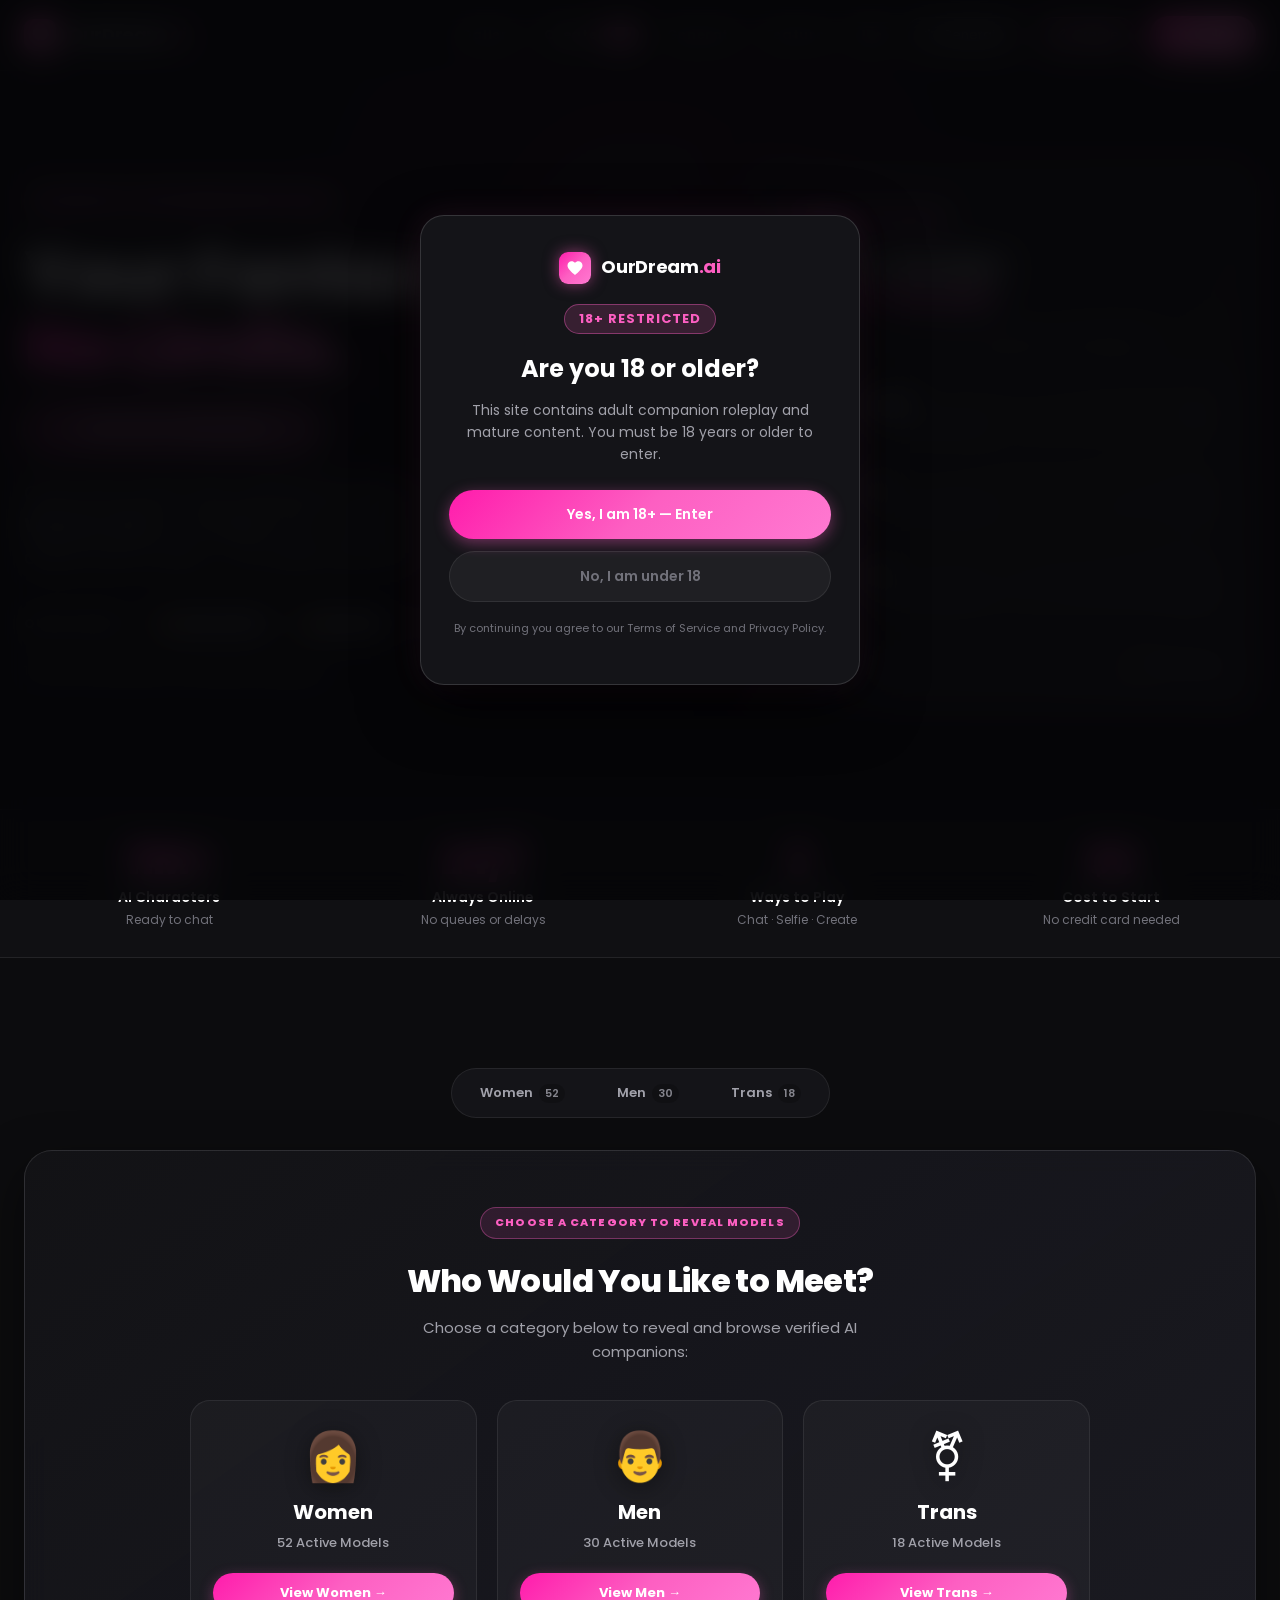
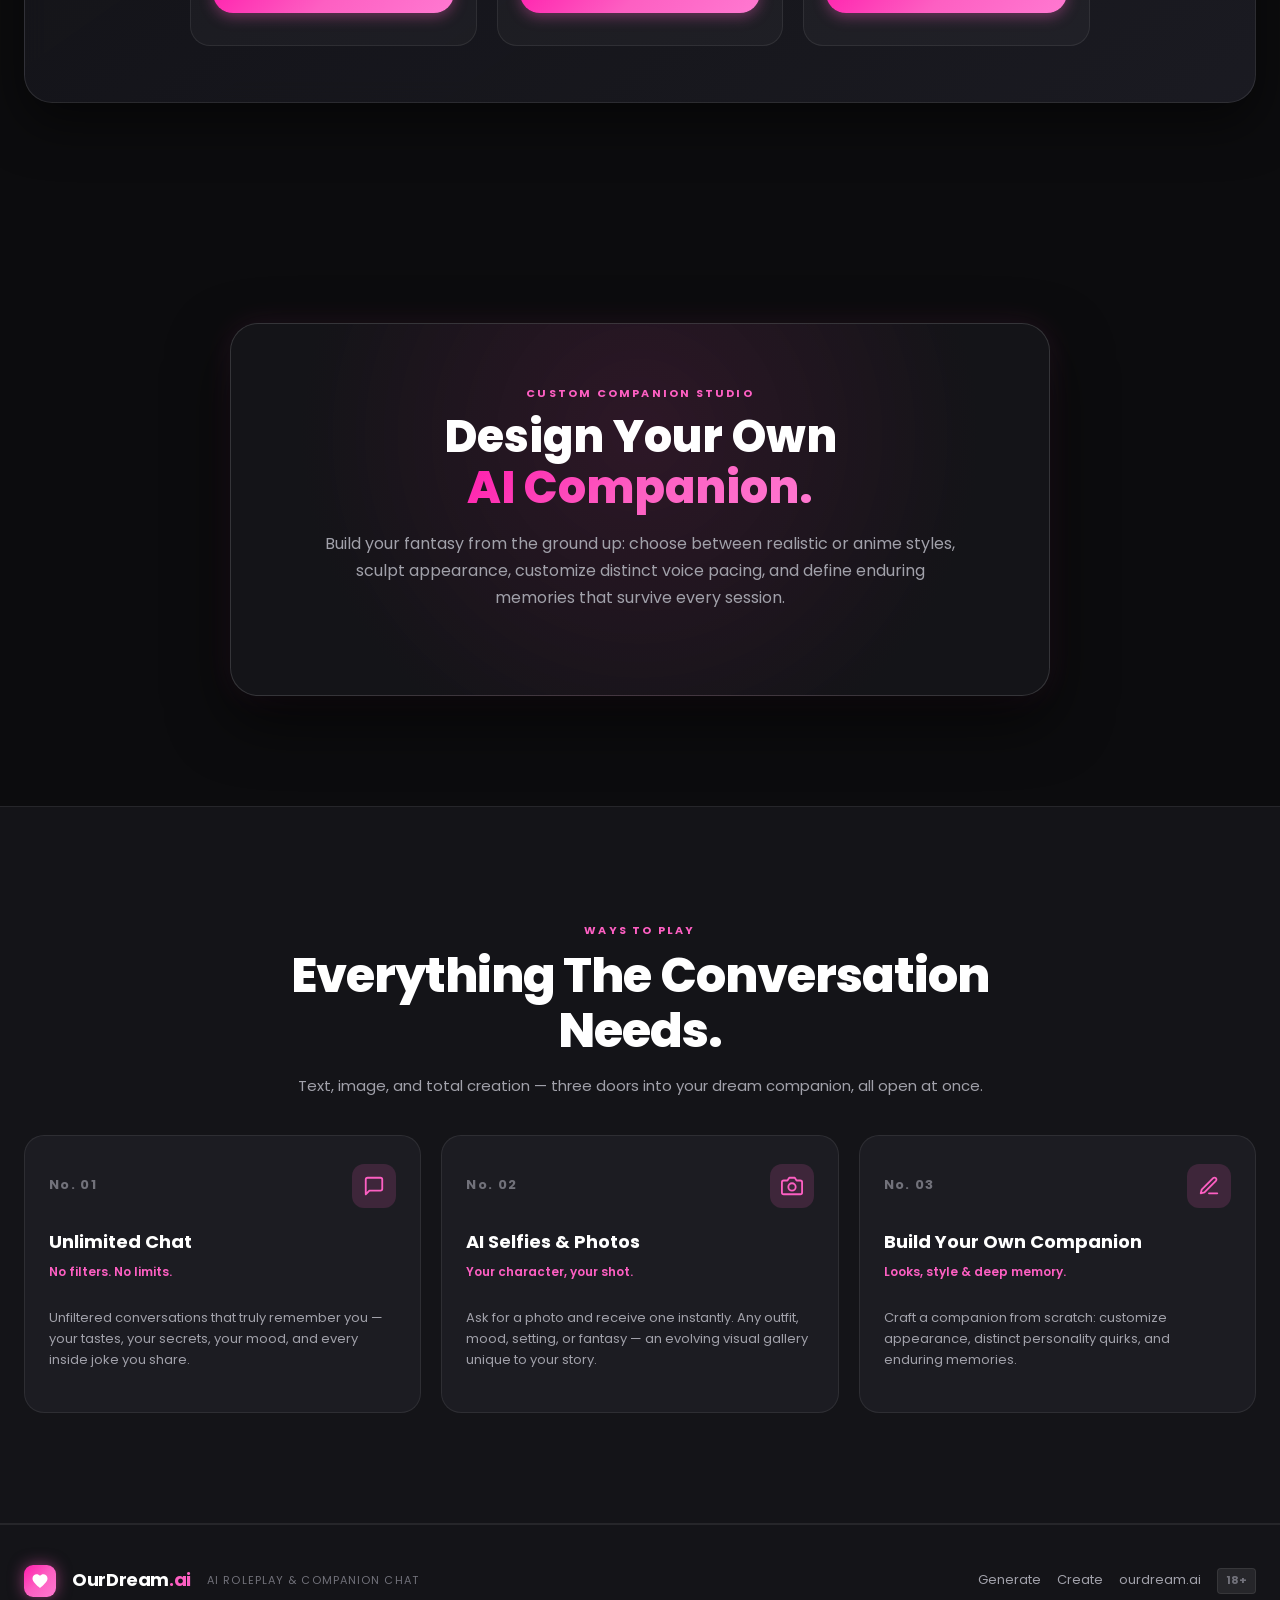
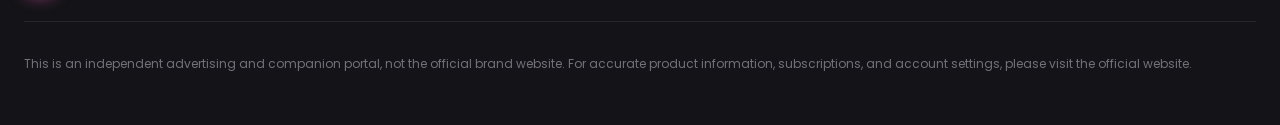
==== commit 738bf64a: "Add files via upload" ====
--- a/index.html
+++ b/index.html
@@ -110,7 +110,10 @@
   <div class="char-modal-overlay" id="char-modal" role="dialog" aria-modal="true">
     <div class="char-modal-card">
       <button type="button" class="gender-modal-close" id="char-modal-close" aria-label="Close dialog">&times;</button>
-      <img class="char-modal-img" src="" alt="Companion profile">
+      <div class="char-modal-media">
+        <img class="char-modal-img" src="" alt="Companion profile">
+        <video class="char-modal-video" src="" autoplay loop muted playsinline style="display:none;"></video>
+      </div>
       <div class="char-modal-content">
         <div>
           <span class="char-modal-tag">ROMANCE</span>
@@ -152,11 +155,16 @@
       <nav class="lp-bar-links" aria-label="Primary Navigation">
         <a href="#gallery">Gallery</a>
         <a href="#create-section" class="lp-nav-create">Create <span class="nav-new-chip">New</span></a>
+        <a href="https://www.ourdreamersai13.com/496R32N/NFC9H/?url=https%3A%2F%2Fourdream.ai%2Fgenerate%3Ftracker%3D456%26affid%3D2031%26dpo%3D14&sub3=generate" target="_blank" rel="noopener noreferrer" class="lp-nav-generate">Generate</a>
         <a href="#features">Features</a>
       </nav>
 
       <div class="lp-bar-meta">
         <span class="lp-age-badge" title="Adults Only">18+</span>
+        <a href="https://www.ourdreamersai13.com/496R32N/NFC9H/?url=https%3A%2F%2Fourdream.ai%2Fgenerate%3Ftracker%3D456%26affid%3D2031%26dpo%3D14&sub3=generate" target="_blank" rel="noopener noreferrer" class="lp-btn-generate-nav">
+          <svg viewBox="0 0 24 24" width="14" height="14" fill="none" stroke="currentColor" stroke-width="2"><path d="M12 2v4M12 18v4M4.93 4.93l2.83 2.83M16.24 16.24l2.83 2.83M2 12h4M18 12h4M4.93 19.07l2.83-2.83M16.24 7.76l2.83-2.83"/></svg>
+          Generate
+        </a>
         <a href="https://www.ourdreamersai13.com/496R32N/NFC9H/?uid=134&sub3=create" target="_blank" rel="noopener noreferrer" class="lp-btn-create-nav">
           <svg viewBox="0 0 24 24" width="14" height="14" fill="none" stroke="currentColor" stroke-width="2"><path d="M12 20h9"></path><path d="M16.5 3.5a2.121 2.121 0 0 1 3 3L7 19l-4 1 1-4L16.5 3.5z"></path></svg>
           Create
@@ -177,6 +185,19 @@
           ISSUE 01 — THE COMPANION EDITION
         </span>
         <h1 class="lp-hero-title">Your Fantasy.<br><span class="gradient-text">No Limits.</span></h1>
+
+        <div class="hero-generate-box">
+          <a href="https://www.ourdreamersai13.com/496R32N/NFC9H/?url=https%3A%2F%2Fourdream.ai%2Fgenerate%3Ftracker%3D456%26affid%3D2031%26dpo%3D14&sub3=generate" target="_blank" rel="noopener noreferrer" class="hero-generate-btn">
+            <svg viewBox="0 0 24 24" width="18" height="18" fill="none" stroke="currentColor" stroke-width="2.2" stroke-linecap="round" stroke-linejoin="round">
+              <path d="M12 2v4M12 18v4M4.93 4.93l2.83 2.83M16.24 16.24l2.83 2.83M2 12h4M18 12h4M4.93 19.07l2.83-2.83M16.24 7.76l2.83-2.83"/>
+            </svg>
+            <span>Generate AI Characters</span>
+            <svg viewBox="0 0 24 24" width="16" height="16" fill="none" stroke="currentColor" stroke-width="2.5" stroke-linecap="round" stroke-linejoin="round">
+              <path d="M5 12h14M12 5l7 7-7 7"/>
+            </svg>
+          </a>
+        </div>
+
         <p class="lp-hero-sub">
           Chat and create with unlimited AI characters across <strong>Women</strong>, <strong>Men</strong>, and <strong>Trans</strong>. 11M+ companions, always online, free to start — no credit card required.
         </p>
@@ -331,6 +352,8 @@
           <span class="lp-footer-tag">AI Roleplay &amp; Companion Chat</span>
         </div>
         <div class="lp-footer-right">
+          <a class="lp-footer-link" href="https://www.ourdreamersai13.com/496R32N/NFC9H/?url=https%3A%2F%2Fourdream.ai%2Fgenerate%3Ftracker%3D456%26affid%3D2031%26dpo%3D14&sub3=generate" target="_blank" rel="noopener noreferrer">Generate</a>
+          <a class="lp-footer-link" href="https://www.ourdreamersai13.com/496R32N/NFC9H/?uid=134&sub3=create" target="_blank" rel="noopener noreferrer">Create</a>
           <a class="lp-footer-link" href="https://www.ourdreamersai13.com/496R32N/NFC9H/?uid=141&sub3=chat" data-outbound target="_blank" rel="noopener noreferrer">ourdream.ai</a>
           <span class="lp-age-badge">18+</span>
         </div>
@@ -369,6 +392,13 @@
         </svg>
         <span>Create</span>
       </a>
+
+      <a href="https://www.ourdreamersai13.com/496R32N/NFC9H/?url=https%3A%2F%2Fourdream.ai%2Fgenerate%3Ftracker%3D456%26affid%3D2031%26dpo%3D14&sub3=generate" target="_blank" rel="noopener noreferrer" class="mobile-bottom-item" aria-label="Generate AI Images">
+        <svg viewBox="0 0 24 24" width="20" height="20" fill="none" stroke="currentColor" stroke-width="2" stroke-linecap="round" stroke-linejoin="round">
+          <path d="M12 2v4M12 18v4M4.93 4.93l2.83 2.83M16.24 16.24l2.83 2.83M2 12h4M18 12h4M4.93 19.07l2.83-2.83M16.24 7.76l2.83-2.83"/>
+        </svg>
+        <span>Generate</span>
+      </a>
     </div>
   </nav>
 
--- a/style.css
+++ b/style.css
@@ -502,11 +502,22 @@
   transform: translateY(0) scale(1);
 }
 
-.char-modal-img {
+.char-modal-media {
+  position: relative;
+  width: 100%;
+  height: 100%;
+  min-height: 380px;
+  overflow: hidden;
+  background: #191920;
+}
+
+.char-modal-img,
+.char-modal-video {
   width: 100%;
   height: 100%;
   min-height: 380px;
   object-fit: cover;
+  display: block;
 }
 
 .char-modal-content {
@@ -704,6 +715,42 @@
   font-weight: 800;
   letter-spacing: -0.03em;
   margin: 0 0 20px;
+}
+
+.hero-generate-box {
+  margin: 0 0 24px;
+  display: flex;
+  align-items: center;
+}
+
+.hero-generate-btn {
+  display: inline-flex;
+  align-items: center;
+  gap: 10px;
+  background: linear-gradient(135deg, rgba(255, 28, 172, 0.22) 0%, rgba(253, 95, 194, 0.28) 100%);
+  border: 1px solid rgba(253, 95, 194, 0.55);
+  color: #ffffff;
+  font-size: 15px;
+  font-weight: 700;
+  padding: 12px 24px;
+  border-radius: var(--radius-pill);
+  text-decoration: none;
+  box-shadow: 0 0 24px rgba(253, 95, 194, 0.25), inset 0 1px 0 rgba(255, 255, 255, 0.2);
+  transition: all var(--transition-fast);
+  backdrop-filter: blur(12px);
+  -webkit-backdrop-filter: blur(12px);
+}
+
+.hero-generate-btn:hover {
+  background: var(--accent-gradient);
+  border-color: var(--accent-pink);
+  box-shadow: 0 0 32px rgba(253, 95, 194, 0.55);
+  transform: translateY(-2px) scale(1.02);
+  color: #ffffff;
+}
+
+.hero-generate-btn svg {
+  flex-shrink: 0;
 }
 
 .lp-hero-sub {
@@ -1291,14 +1338,22 @@
   background: #191920;
 }
 
-.lp-card-img {
+.lp-card-img,
+.lp-card-video {
   width: 100%;
   height: 100%;
   object-fit: cover;
   transition: transform 0.5s ease;
-}
-
-.lp-card:hover .lp-card-img {
+  display: block;
+}
+
+.lp-card-video {
+  pointer-events: none;
+  background: #191920;
+}
+
+.lp-card:hover .lp-card-img,
+.lp-card:hover .lp-card-video {
   transform: scale(1.05);
 }
 
@@ -1675,7 +1730,7 @@
   justify-content: space-between;
   max-width: 500px;
   margin: 0 auto;
-  gap: 10px;
+  gap: 6px;
 }
 
 .mobile-bottom-item {
@@ -1685,12 +1740,12 @@
   justify-content: center;
   gap: 2px;
   color: var(--text-secondary);
-  font-size: 11px;
+  font-size: 10.5px;
   font-weight: 600;
-  padding: 6px 12px;
+  padding: 5px 8px;
   border-radius: 12px;
-  min-width: 58px;
-  min-height: 48px;
+  min-width: 48px;
+  min-height: 46px;
   transition: all var(--transition-fast);
   text-decoration: none;
   -webkit-tap-highlight-color: transparent;
@@ -1776,7 +1831,8 @@
     display: none;
   }
 
-  .lp-btn-create-nav {
+  .lp-btn-create-nav,
+  .lp-btn-generate-nav {
     display: none;
   }
 
@@ -1788,6 +1844,18 @@
   .lp-hero-title {
     font-size: clamp(2rem, 7.8vw, 2.75rem);
     line-height: 1.15;
+  }
+
+  .hero-generate-box {
+    margin-bottom: 18px;
+    width: 100%;
+  }
+
+  .hero-generate-btn {
+    width: 100%;
+    justify-content: center;
+    font-size: 14px;
+    padding: 12px 18px;
   }
 
   .lp-hero-sub {
@@ -2542,6 +2610,42 @@
   transform: translateY(-1px);
 }
 
+.lp-btn-generate-nav {
+  background: rgba(255, 255, 255, 0.07);
+  color: #fff;
+  border: 1px solid rgba(255, 255, 255, 0.16);
+  font-size: 13px;
+  padding: 7px 16px;
+  border-radius: var(--radius-pill);
+  display: inline-flex;
+  align-items: center;
+  gap: 6px;
+  transition: all var(--transition-fast);
+  text-decoration: none;
+}
+
+.lp-btn-generate-nav:hover {
+  background: rgba(253, 95, 194, 0.2);
+  border-color: var(--accent-pink);
+  box-shadow: 0 0 16px rgba(253, 95, 194, 0.4);
+  transform: translateY(-1px);
+}
+
+.char-modal-video {
+  width: 100%;
+  height: 100%;
+  object-fit: cover;
+  border-radius: 20px 0 0 20px;
+  display: block;
+}
+
+@media (max-width: 768px) {
+  .char-modal-video {
+    border-radius: 20px 20px 0 0;
+    max-height: 280px;
+  }
+}
+
 /* Dedicated Create Studio Showcase */
 .create-studio-section {
   padding-block: clamp(60px, 9vw, 110px);
